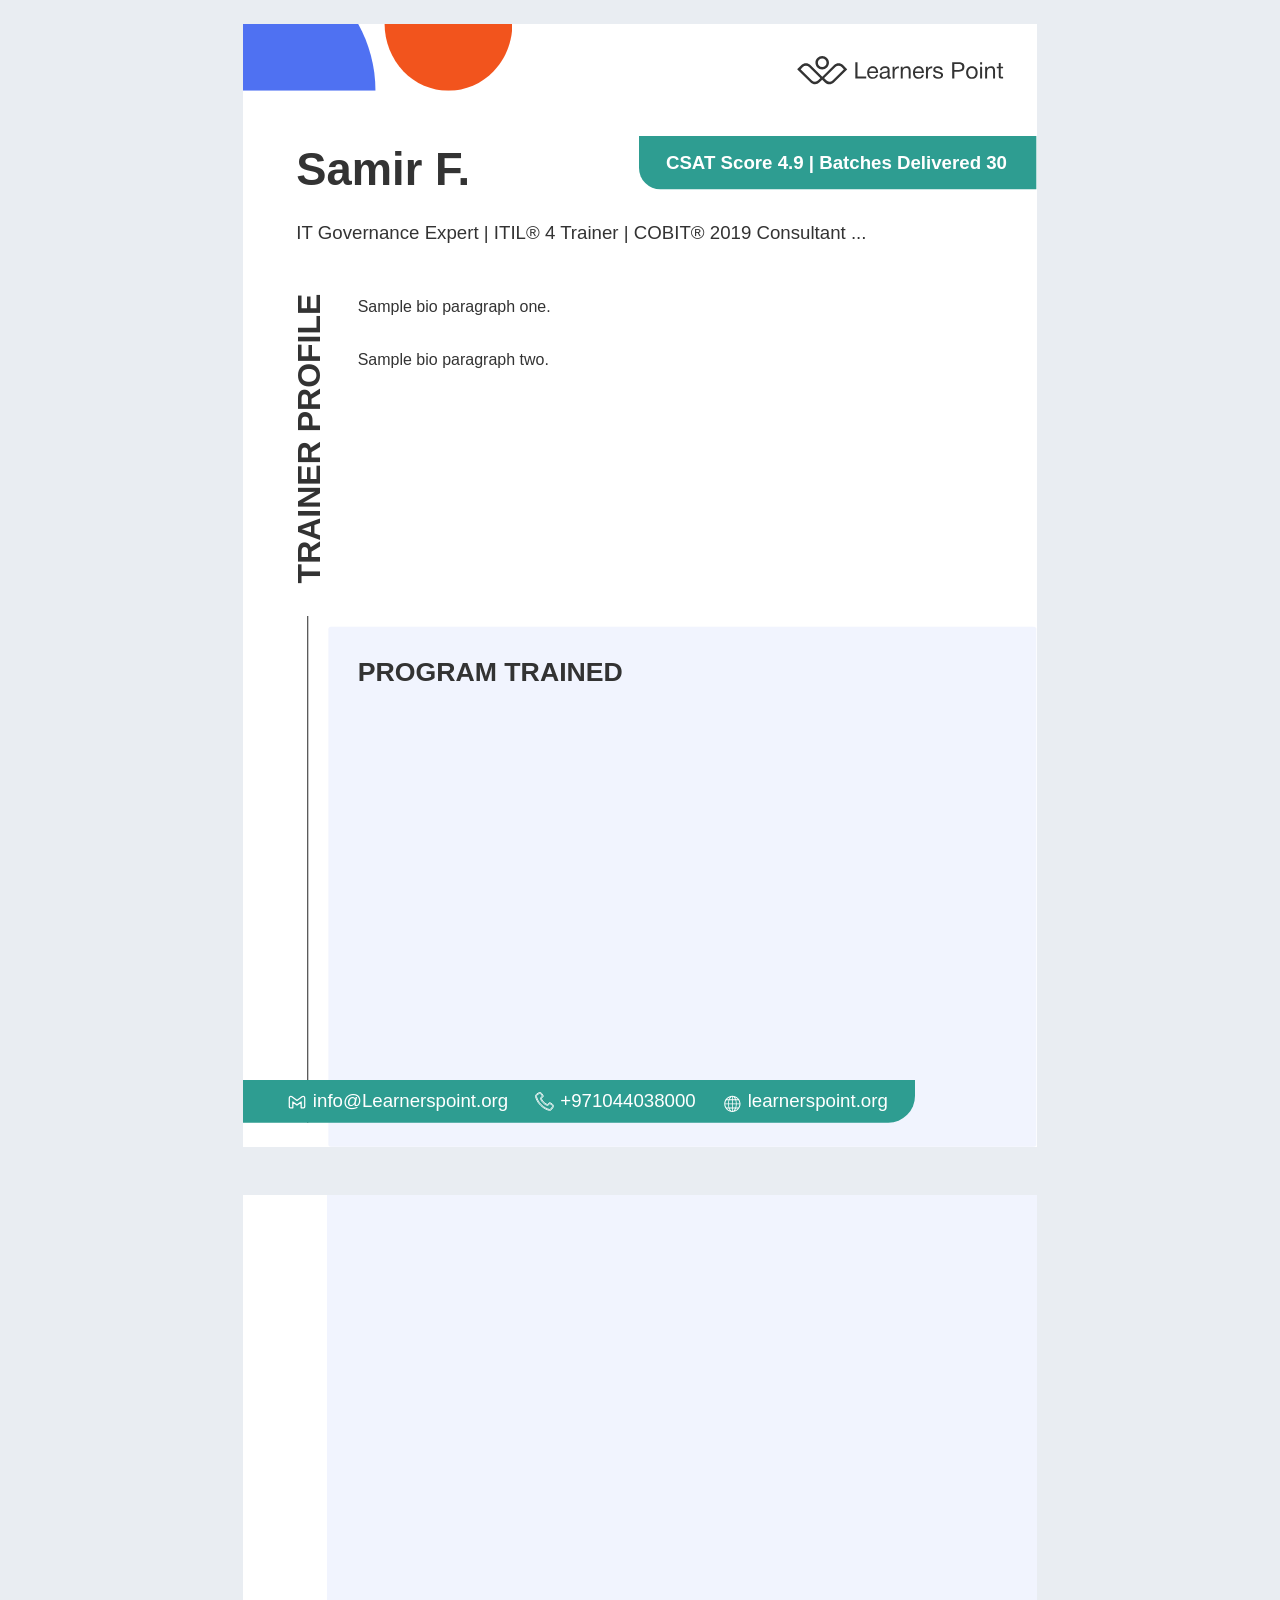
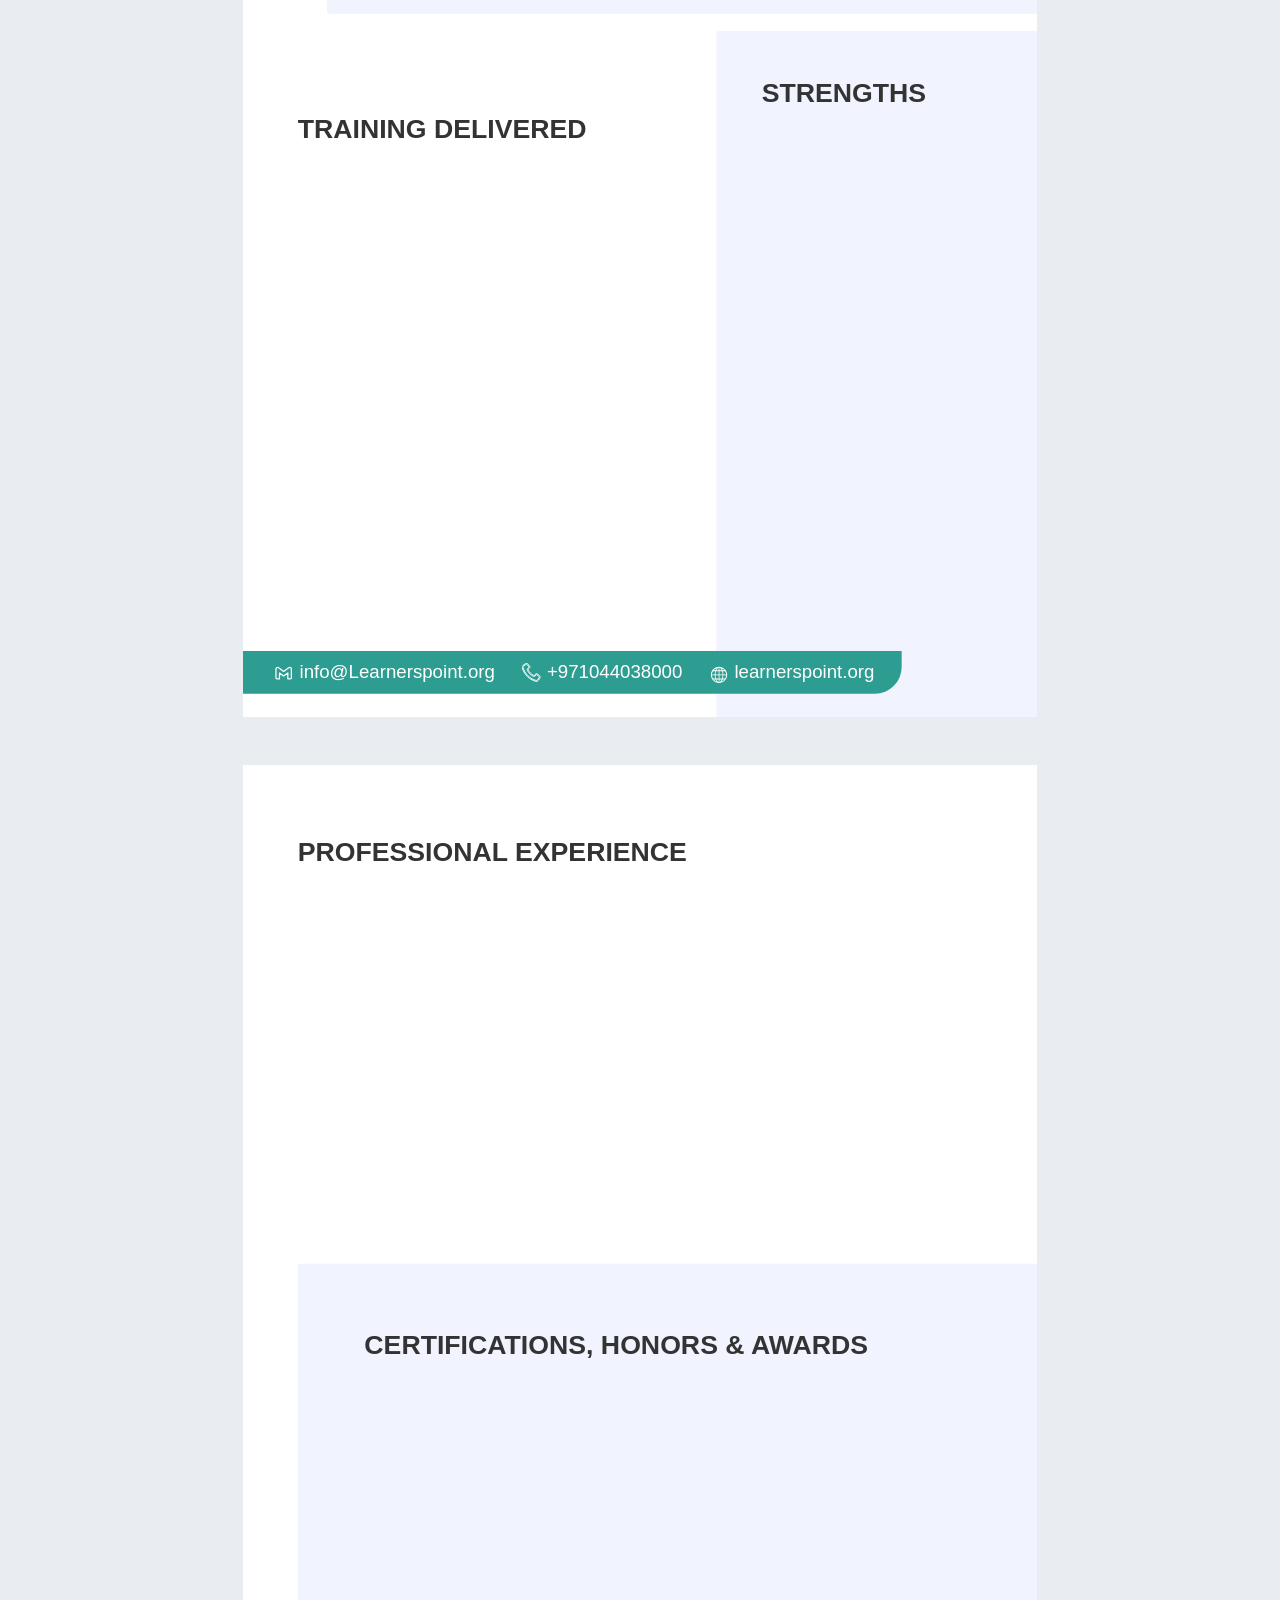
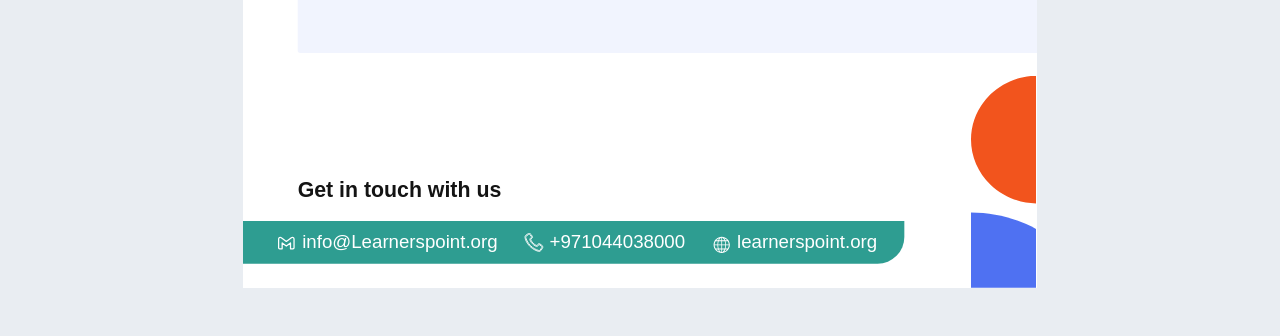
==== index.html @ fbe77749 "Refine prompt behavior and remove frontend/backend ellipsis capping. Strengthen refine instructions " ====
<!DOCTYPE html>
<html lang="en">
<head>
  <meta charset="UTF-8" />
  <title>Trainer CV – Dynamic Full‑Page</title>
  <style>
    /* ══════════════════════════════════════════════════════════
       EXACT STATIC DESIGN – 595×842 px canvas
       All pixel values match the static reference.
    ══════════════════════════════════════════════════════════ */
    * {
      box-sizing: border-box;
    }

    :root {
      /* 210mm x 297mm relative to legacy 595x842 template */
      --a4-scale: 1.3333333333;
    }

    body {
      margin: 0;
      background: #e9edf2;
      font-family: "Helvetica Neue", Helvetica, Arial, sans-serif;
      color: #333;
      display: flex;
      flex-direction: column;
      align-items: center;
      gap: 24px;
      padding: 24px;
      -webkit-font-smoothing: antialiased;
    }

    .page {
      position: relative;
      width: 210mm;
      height: 297mm;
      background: #fff;
      overflow: hidden;
      flex-shrink: 0;
      margin: 0 0 24px 0;
    }

    .canvas {
      position: absolute;
      left: 0;
      top: 0;
      width: 595px;
      height: 842px;
      transform: scale(var(--a4-scale));
      transform-origin: top left;
    }

    /* ── Shared elements ── */
    /* Page 1 only: Learners Point mark — sample match (bold black wordmark + icon, top-right) */
    #page1 .lp-brand {
      position: absolute;
      right: 21px;
      top: 22px;
      display: flex;
      align-items: center;
      gap: 10px;
      z-index: 3;
    }
    #page1 .lp-brand img {
      width: 32px;
      height: 32px;
      flex-shrink: 0;
      display: block;
    }
    #page1 .lp-brand .lp-brand-text {
      font-family: "Helvetica Neue", Helvetica, Arial, sans-serif;
      font-size: 16px;
      font-weight: 700;
      color: #141414;
      letter-spacing: -0.015em;
      line-height: 1.05;
      white-space: nowrap;
    }

    /* CSAT pill — anchor to right edge (595px canvas); old left+width clipped past page */
    .pill {
      position: absolute;
      right: 0;
      left: auto;
      top: 84px;
      width: auto;
      max-width: min(360px, calc(100% - 40px));
      background: #2e9d91;
      color: #fff;
      padding: 11.8px 22px 11.8px 20px;
      border-bottom-left-radius: 16px;
      font-size: 14px;
      font-weight: 700;
      white-space: nowrap;
      z-index: 2;
    }

    .small-dot {
      position: absolute;
      width: 205px;
      height: 103px;
      left: -3px;
      top: -53px;
    }

    .light {
      background: rgba(79, 113, 242, 0.08);
      border-radius: 2px;
      position: absolute;
    }

    .footer {
      position: absolute;
      left: -30px;
      bottom: 18px;
      width: 534px;
      background: #2e9d91;
      border-bottom-right-radius: 20px;
      color: #fff;
      font-size: 14px;
      font-weight: 500;
      padding: 8px 10px 8px 53px;
      display: flex;
      justify-content: center;
      gap: 20px;
      align-items: center;
      line-height: 14px;
      z-index: 6;
    }

    .footer img {
      width: 15px;
      height: 15px;
      vertical-align: middle;
      margin-right: 4px;
    }

    /* Fixed A4 canvas (842pt tall); lists must not run under the footer bar */
    .p1-programs-clip { max-height: 308px; overflow: hidden; }
    .p2-programs-clip { max-height: 250px; overflow: hidden; }
    .p2-training-clip { max-height: 400px; overflow: hidden; }
    .p2-strengths-clip { max-height: 428px; overflow: hidden; }
    .p3-experience-clip { max-height: 308px; overflow: hidden; }
    .p3-awards-clip { max-height: 252px; overflow: hidden; }

    h1, h2, p { margin: 0; }

    ul { margin: 0; padding-left: 18px; }

    .title {
      font-weight: 700;
      font-size: 20px;
      line-height: 33.75px;
    }

    .text12 { font-size: 12px; line-height: 19px; }
    .text14 { font-size: 14px; line-height: 18px; }

    /* ── Print: transform canvas to real A4 size ── */
    @media print {
      @page {
        size: A4 portrait;
        margin: 0;
      }
      body {
        background: white;
        padding: 0;
        gap: 0;
      }
      .page {
        box-shadow: none;
        margin: 0 !important;
        page-break-after: always;
        break-after: page;
        width: 210mm !important;
        height: 297mm !important;
      }
      .canvas {
        transform: scale(var(--a4-scale)) !important;
        transform-origin: top left !important;
      }
      .page:last-child {
        page-break-after: auto;
        break-after: auto;
      }
    }
  </style>
</head>
<body>
  <!-- Set data-ready=1 only after job JSON is applied (Playwright PDF waits on this; avoids racing static template). -->
  <span id="cv-profile-loaded" data-ready="0" aria-hidden="true" style="position:absolute;width:0;height:0;overflow:hidden"></span>
  <!-- ═══════ PAGE 1 ═══════ -->
  <section class="page" id="page1">
    <div class="canvas">
    <img class="small-dot" src="./images/2.svg" alt="" />

    <img src="./images/Learnerspoint.svg" alt="Learners Point"
         style="position:absolute;left:408.13px;top:24px;width:165.71px;height:22.19px;" />

    <div class="pill">
      CSAT Score <span id="cv-csat-score-val">4.9</span> | Batches Delivered <span id="cv-batches-val">30</span>
    </div>

    <h1 id="cv-p1-name" style="position:absolute;left:40px;top:90px;font-size:34px;font-weight:700;">
      Samir F.
    </h1>

    <p id="cv-p1-tagline" class="text14"
       style="position:absolute;left:40px;top:147px;width:481px;font-weight:500;">
      IT Governance Expert | ITIL® 4 Trainer | COBIT® 2019 Consultant ...
    </p>

    <div id="cv-bio-box"
         style="position:absolute;left:86px;top:203px;width:467px;height:233px;display:flex;flex-direction:column;gap:21px;"
         class="text12">
      <p id="cv-bio-1">Sample bio paragraph one.</p>
      <p id="cv-bio-2">Sample bio paragraph two.</p>
    </div>

    <div style="position:absolute;left:41px;top:203px;height:216px;width:17px;display:flex;align-items:center;justify-content:center;">
      <div style="transform:rotate(-90deg);color:#333;font-family:'Helvetica Neue',Helvetica,Arial,sans-serif;font-size:24px;font-style:normal;font-weight:700;line-height:33.754px;white-space:nowrap;">
        TRAINER PROFILE
      </div>
    </div>

    <div style="position:absolute;left:48px;top:444px;width:1px;height:380px;background:#333;opacity:.8;"></div>

    <div class="light" style="left:64px;top:452px;width:531px;height:390px;"></div>

    <div id="cv-p1-programs-box" class="p1-programs-clip" style="position:absolute;left:86px;top:470px;width:387px;">
      <h2 class="title">PROGRAM TRAINED</h2>
      <ul id="cv-p1-programs-ul" class="text12"
          style="margin-top:8px;display:grid;gap:2px;line-height:17px;">
        <!-- filled dynamically -->
      </ul>
    </div>

    <div class="footer">
      <span><img src="./images/gmail.svg" alt="" />info@Learnerspoint.org</span>
      <span><img src="./images/phone.svg" alt="" />+971044038000</span>
      <span><img src="./images/explorer.svg" alt="" />learnerspoint.org</span>
    </div>
    </div>
  </section>

  <!-- ═══════ PAGE 2 ═══════ -->
  <section class="page" id="page2">
    <div class="canvas">
    <div class="light" style="left:63px;top:-21px;width:542px;height:335px;"></div>

    <div id="cv-p2-programs-box" class="p2-programs-clip" style="position:absolute;left:89px;top:48px;width:366px;">
      <ul id="cv-p2-programs-ul" class="text12"
          style="display:grid;gap:2px;line-height:17px;">
        <!-- filled dynamically -->
      </ul>
    </div>

    <div class="light" style="left:355px;top:327px;width:255px;height:515px;"></div>

    <div id="cv-p2-training-box" class="p2-training-clip" style="position:absolute;left:41px;top:384px;width:232px;">
      <h2 class="title">TRAINING DELIVERED</h2>
      <ul id="cv-p2-training-ul" class="text12"
          style="display:grid;gap:4px;margin-top:10px;">
        <!-- filled dynamically -->
      </ul>
    </div>

    <div id="cv-p2-strengths-box" class="p2-strengths-clip" style="position:absolute;left:389px;top:357px;width:177px;">
      <h2 class="title">STRENGTHS</h2>
      <ul id="cv-p2-strengths-ul" class="text12"
          style="display:grid;gap:4px;margin-top:8px;">
        <!-- filled dynamically -->
      </ul>
    </div>

    <div class="footer" style="left:-40px;">
      <span><img src="./images/email.svg" alt="" />info@Learnerspoint.org</span>
      <span><img src="./images/phone.svg" alt="" />+971044038000</span>
      <span><img src="./images/explore.svg" alt="" />learnerspoint.org</span>
    </div>
    </div>
  </section>

  <!-- ═══════ PAGE 3 ═══════ -->
  <section class="page" id="page3">
    <div class="canvas">
    <div id="cv-p3-experience-box" class="p3-experience-clip" style="position:absolute;left:41px;top:49px;width:488px;">
      <h2 class="title">PROFESSIONAL EXPERIENCE</h2>
      <ul id="cv-p3-experience-ul" class="text12"
          style="display:grid;gap:2px;margin-top:8px;line-height:15px;">
        <!-- filled dynamically -->
      </ul>
    </div>

    <div class="light" style="left:41px;top:374px;width:568px;height:292px;"></div>

    <div id="cv-p3-awards-box" class="p3-awards-clip" style="position:absolute;left:91px;top:419px;width:446px;">
      <h2 class="title">CERTIFICATIONS, HONORS & AWARDS</h2>
      <ul id="cv-p3-awards-ul" class="text12"
          style="font-style:italic;display:grid;gap:8px;margin-top:10px;line-height:14px;">
        <!-- filled dynamically -->
      </ul>
    </div>

    <p style="position:absolute;left:41px;top:765px;font-size:34px;font-weight:700;line-height:14px;
              transform:scale(.47);transform-origin:left top;color:#141414;">
      Get in touch with us
    </p>

    <div class="footer" style="left:-38px;">
      <span><img src="./images/gmail.svg" alt="" />info@Learnerspoint.org</span>
      <span><img src="./images/phone.svg" alt="" />+971044038000</span>
      <span><img src="./images/explorer.svg" alt="" />learnerspoint.org</span>
    </div>

    <img src="./images/3.svg" alt=""
         style="position:absolute;left:546px;top:683px;width:49px;height:159px;" />
    </div>
  </section>

  <script>
    (() => {
      'use strict';

      const qp = name => new URLSearchParams(window.location.search).get(name) || '';
      const esc   = v => String(v ?? '').replace(/&/g,'&amp;').replace(/</g,'&lt;').replace(/>/g,'&gt;').replace(/"/g,'&quot;');
      const clean = v => String(v ?? '').replace(/\s+/g,' ').trim();
      const uniq  = arr => Array.from(new Set((arr || []).map(x => String(x || '').trim()).filter(Boolean)));
      const topItems = (arr, n) => uniq(arr).slice(0, n);

      /** Keep brochure columns within print-safe line lengths (matches backend caps). */
      const clampLine = (s, maxLen) => {
        const t = clean(s);
        if (!t) return '';
        if (t.length <= maxLen) return t;
        return `${t.slice(0, maxLen - 1).trimEnd()}…`;
      };

      const setText = (id, val) => {
        const el = document.getElementById(id);
        if (el) el.textContent = val || '';
      };

      const setList = (id, items) => {
        const el = document.getElementById(id);
        if (!el) return;
        el.innerHTML = items.map(v => `<li>${esc(v)}</li>`).join('');
      };

      const splitBio = text => {
        const paras = String(text || '').split(/\n{2,}/).map(clean).filter(Boolean);
        if (paras.length >= 2) return [paras[0], paras[1]];
        return [clean(text), ''];
      };

      const formatExperience = (line) => {
        let t = clean(line);
        if (!t) return '';
        // Match sample style: "Title - Organization", remove trailing date chunks.
        t = t.replace(/\s*\([^)]*(?:\d{4}|present|current)[^)]*\)\s*$/gi, '');
        t = t.replace(/\s*\|\s*/g, ' - ');
        t = t.replace(/\s{2,}/g, ' ').trim();
        return t;
      };

      const removeLastUntilFit = (listId, boxId) => {
        const list = document.getElementById(listId);
        const box  = document.getElementById(boxId);
        if (!list || !box) return;
        while (list.children.length && box.scrollHeight > box.clientHeight) {
          list.removeChild(list.lastElementChild);
        }
      };

      const distributeProgramsAcrossPages = (programs) => {
        setList('cv-p1-programs-ul', programs.slice(0, 14));
        setList('cv-p2-programs-ul', programs.slice(14));
      };

      const runOverflowCleaner = () => {
        removeLastUntilFit('cv-p1-programs-ul', 'cv-p1-programs-box');
        removeLastUntilFit('cv-p2-programs-ul', 'cv-p2-programs-box');
        removeLastUntilFit('cv-p2-training-ul', 'cv-p2-training-box');
        removeLastUntilFit('cv-p2-strengths-ul', 'cv-p2-strengths-box');
        removeLastUntilFit('cv-p3-experience-ul', 'cv-p3-experience-box');
        removeLastUntilFit('cv-p3-awards-ul', 'cv-p3-awards-box');
      };

      const applyProfile = (profile) => {
        const p = profile || {};

        setText('cv-p1-name', clean(p.trainer_display_name) || 'This Trainer');
        setText('cv-p1-tagline', uniq(p.professional_titles).join(' | '));

        setText('cv-csat-score-val',
          Number.isFinite(+p.csat_score) ? (+p.csat_score).toFixed(1) : '4.8');
        setText('cv-batches-val',
          Number.isFinite(+p.batches_delivered) ? String(Math.round(+p.batches_delivered)) : '15');

        const [bio1, bio2] = splitBio(p.profile || '');
        setText('cv-bio-1', bio1);
        setText('cv-bio-2', bio2);

        const programs = topItems(p.programs_trained, 24).map((x) => clampLine(x, 72));
        distributeProgramsAcrossPages(programs);

        setList(
          'cv-p2-training-ul',
          topItems(p.training_delivered, 14).map((x) => clean(x)),
        );

        const skills = p.key_skills?.length ? p.key_skills : p.core_competencies;
        setList(
          'cv-p2-strengths-ul',
          topItems(skills, 11).map((x) => clampLine(x, 50)),
        );

        setList(
          'cv-p3-experience-ul',
          (p.professional_experience || [])
            .map(formatExperience)
            .filter(Boolean)
            .map((x) => clampLine(x, 96)),
        );

        const awards = [
          ...(p.certificates || []),
          ...(p.awards_and_recognitions || [])
        ].filter(x => !/\b(master|bachelor|ph\.?d|doctorate|diploma|b\.?sc|m\.?sc|mba)\b/i.test(x));
        setList('cv-p3-awards-ul', topItems(awards, 6).map((x) => clean(x)));

        runOverflowCleaner();
        setTimeout(runOverflowCleaner, 150);
        setTimeout(runOverflowCleaner, 400);
      };

      const loadJob = async () => {
        const jobRef = qp('job').trim();
        if (!jobRef) return;
        const apiBase = (qp('api_base') || window.location.origin).replace(/\/$/, '');
        const apiKey = qp('api_key').trim();
        const headers = {};
        if (apiKey) headers['X-API-Key'] = apiKey;
        try {
          const res = await fetch(`${apiBase}/api/v1/profiles/${encodeURIComponent(jobRef)}`, { headers });
          if (!res.ok) throw new Error(`HTTP ${res.status}`);
          const data = await res.json();
          if (!data?.generated_profile) throw new Error('generated_profile missing');
          applyProfile(data.generated_profile);
          const ready = document.getElementById('cv-profile-loaded');
          if (ready) ready.setAttribute('data-ready', '1');
          console.info('[trainer-profile] loaded');
        } catch (err) {
          console.error('[trainer-profile] load failed', err);
        }
      };

      const autoprint = () => {
        if (qp('autoprint') === '1') {
          requestAnimationFrame(() => requestAnimationFrame(() => window.print()));
        }
      };

      window.__applyTrainerProfile = applyProfile;

      document.addEventListener('DOMContentLoaded', () => {
        // Headless PDF: Playwright fetches job JSON with X-API-Key and calls __applyTrainerProfile (no in-page fetch/CORS).
        if (String(qp('pdf_server_apply') || '').trim() === '1') return;
        loadJob().then(autoprint);
      });
    })();
  </script>
</body>
</html>
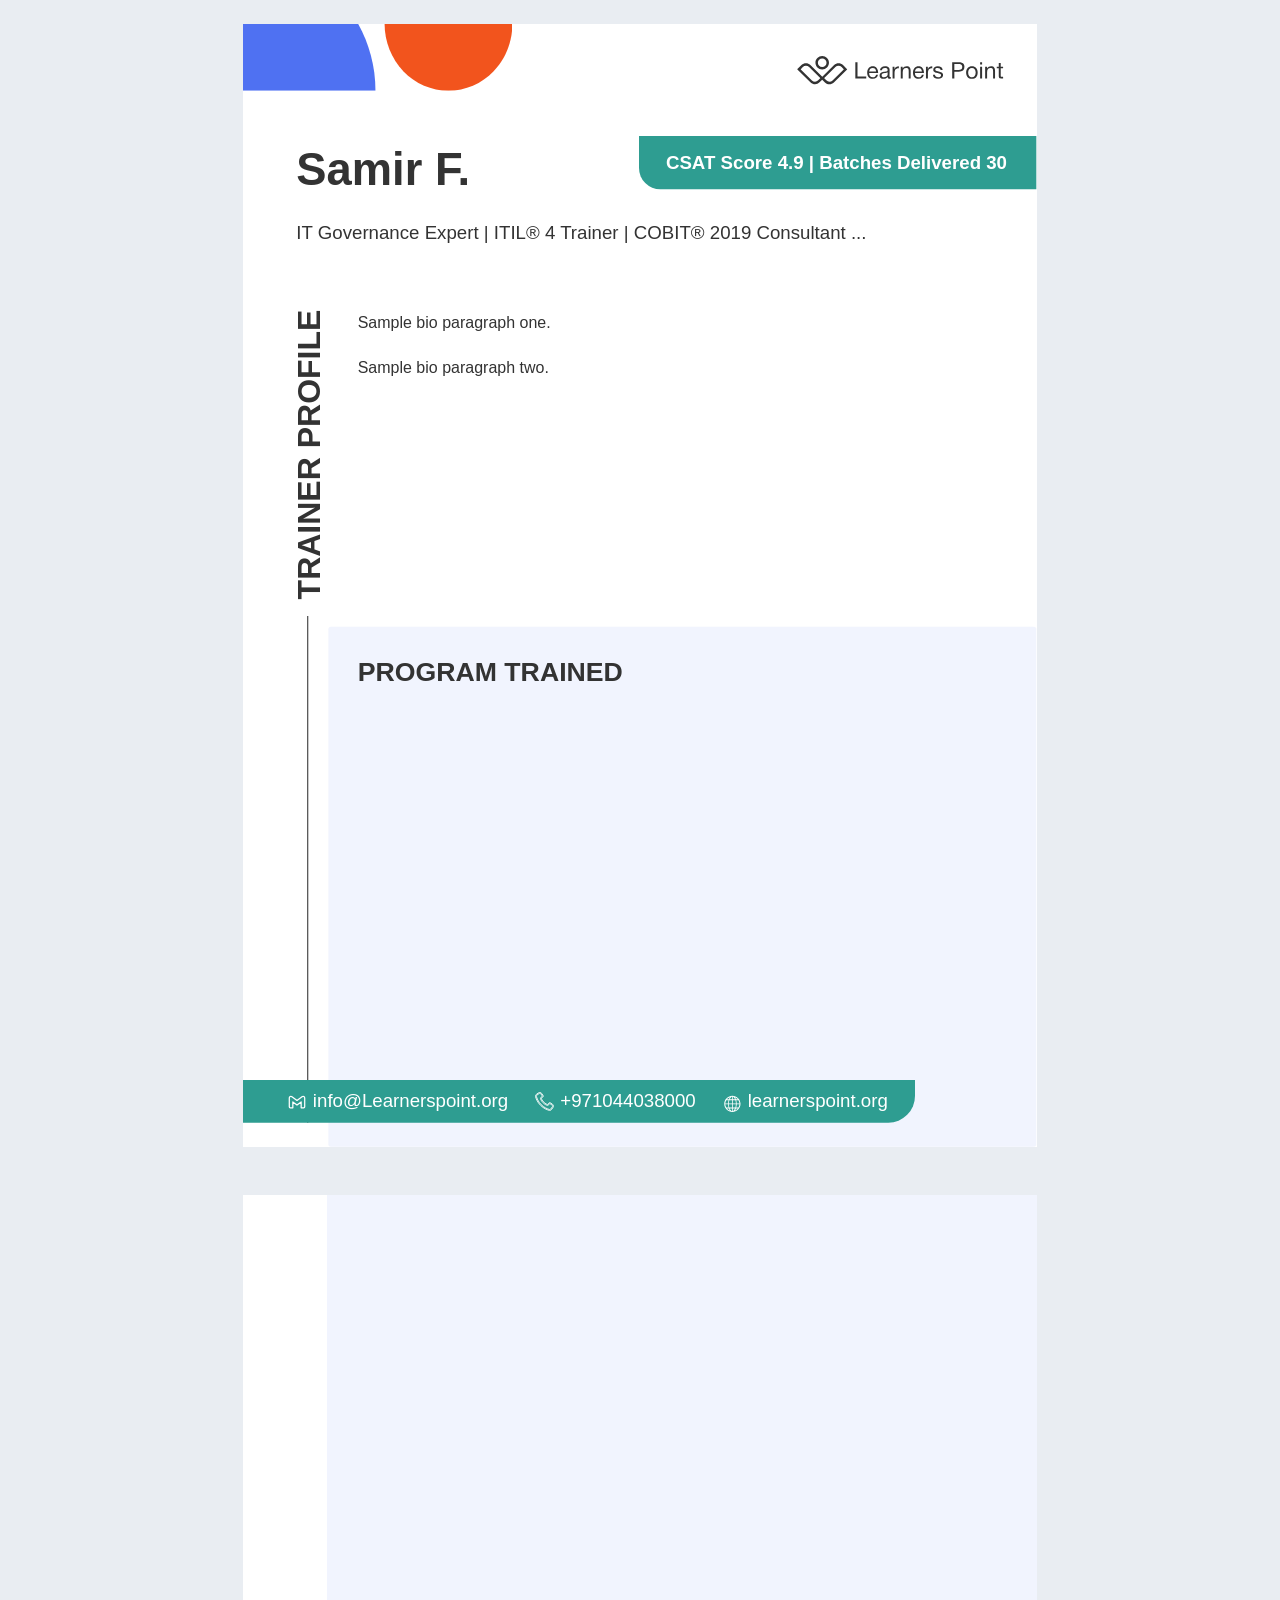
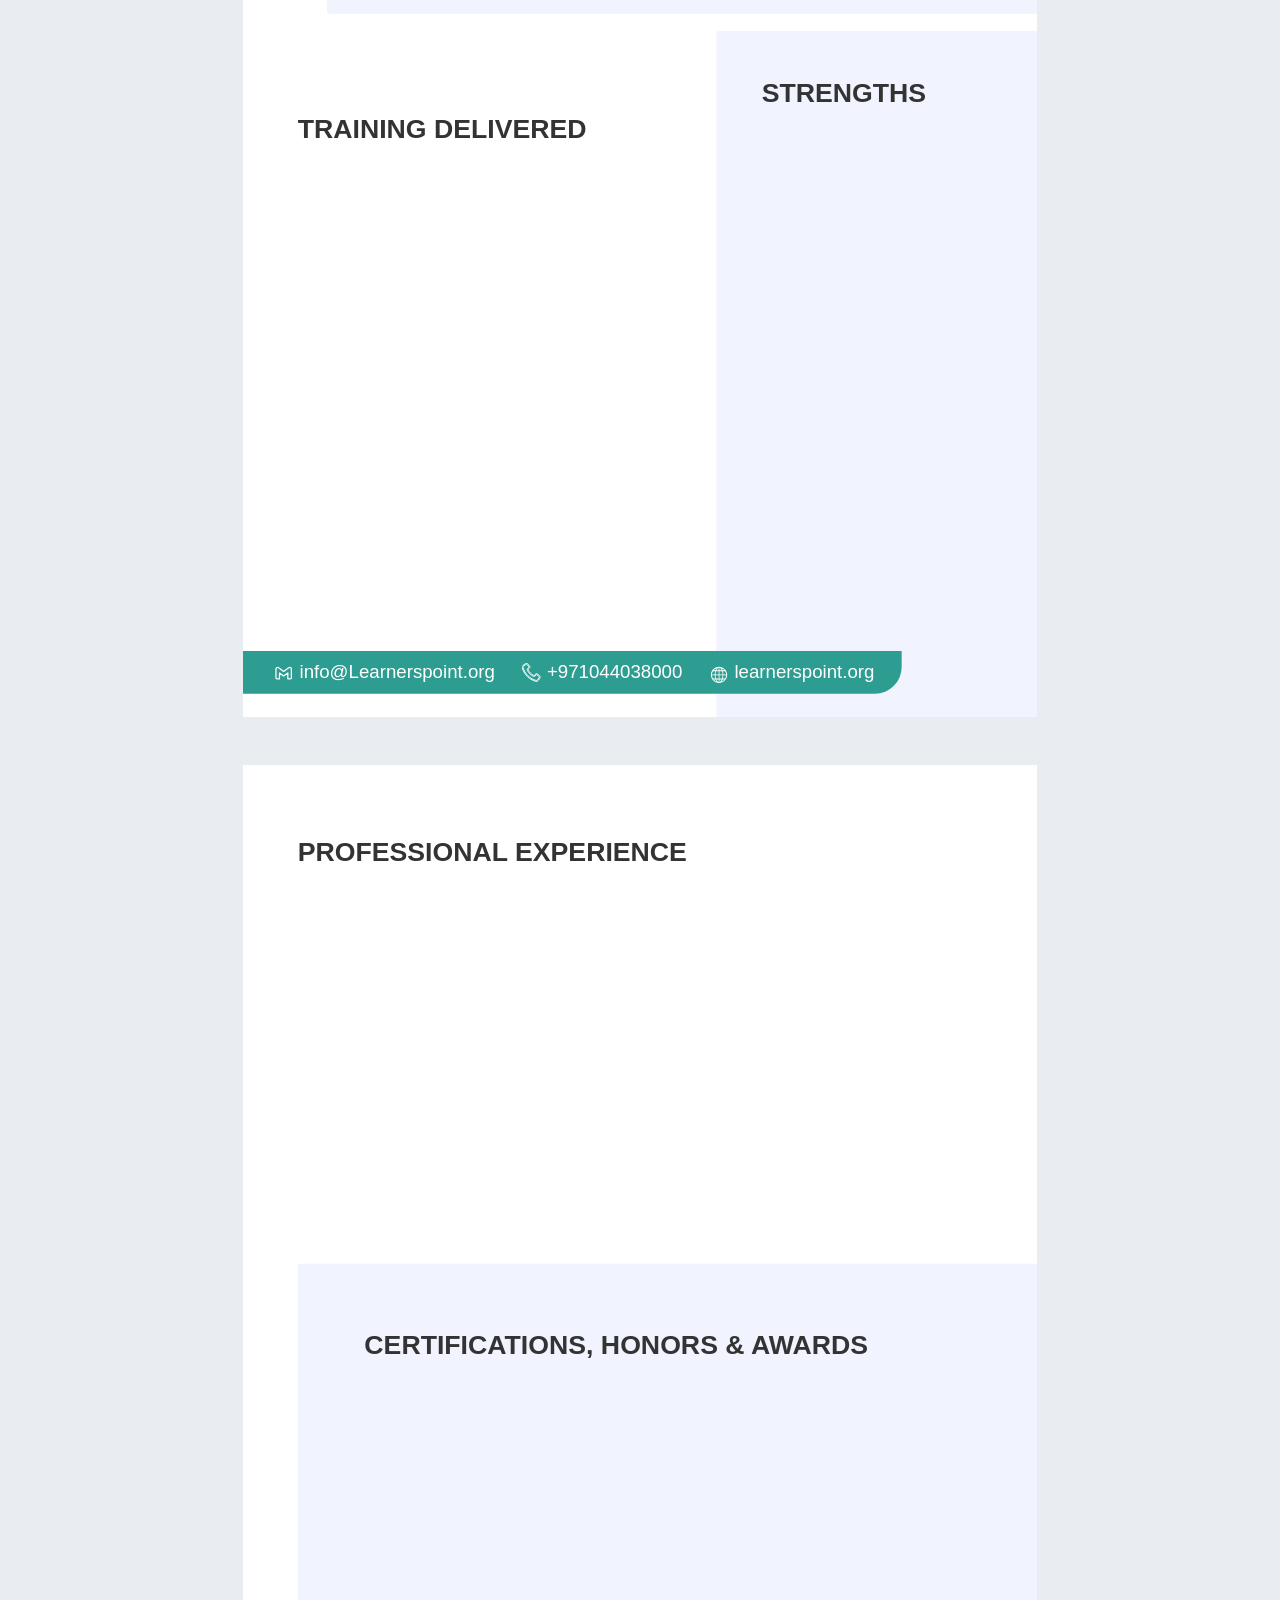
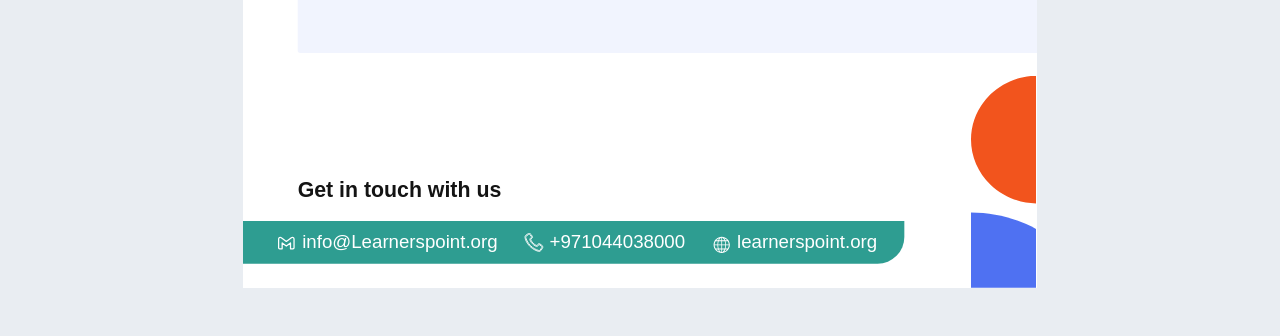
==== commit 8bee7d31: "Adjust page 1 bio box vertical alignment Shift the bio container and the rotated 'TRAINER PROFILE' l" ====
--- a/index.html
+++ b/index.html
@@ -211,13 +211,13 @@
     </p>
 
     <div id="cv-bio-box"
-         style="position:absolute;left:86px;top:203px;width:467px;height:233px;display:flex;flex-direction:column;gap:21px;"
+         style="position:absolute;left:86px;top:215px;width:467px;height:233px;display:flex;flex-direction:column;gap:15px;"
          class="text12">
       <p id="cv-bio-1">Sample bio paragraph one.</p>
       <p id="cv-bio-2">Sample bio paragraph two.</p>
     </div>
 
-    <div style="position:absolute;left:41px;top:203px;height:216px;width:17px;display:flex;align-items:center;justify-content:center;">
+    <div style="position:absolute;left:41px;top:215px;height:216px;width:17px;display:flex;align-items:center;justify-content:center;">
       <div style="transform:rotate(-90deg);color:#333;font-family:'Helvetica Neue',Helvetica,Arial,sans-serif;font-size:24px;font-style:normal;font-weight:700;line-height:33.754px;white-space:nowrap;">
         TRAINER PROFILE
       </div>
@@ -420,7 +420,7 @@
           (p.professional_experience || [])
             .map(formatExperience)
             .filter(Boolean)
-            .map((x) => clampLine(x, 96)),
+            .map((x) => clean(x)),
         );
 
         const awards = [
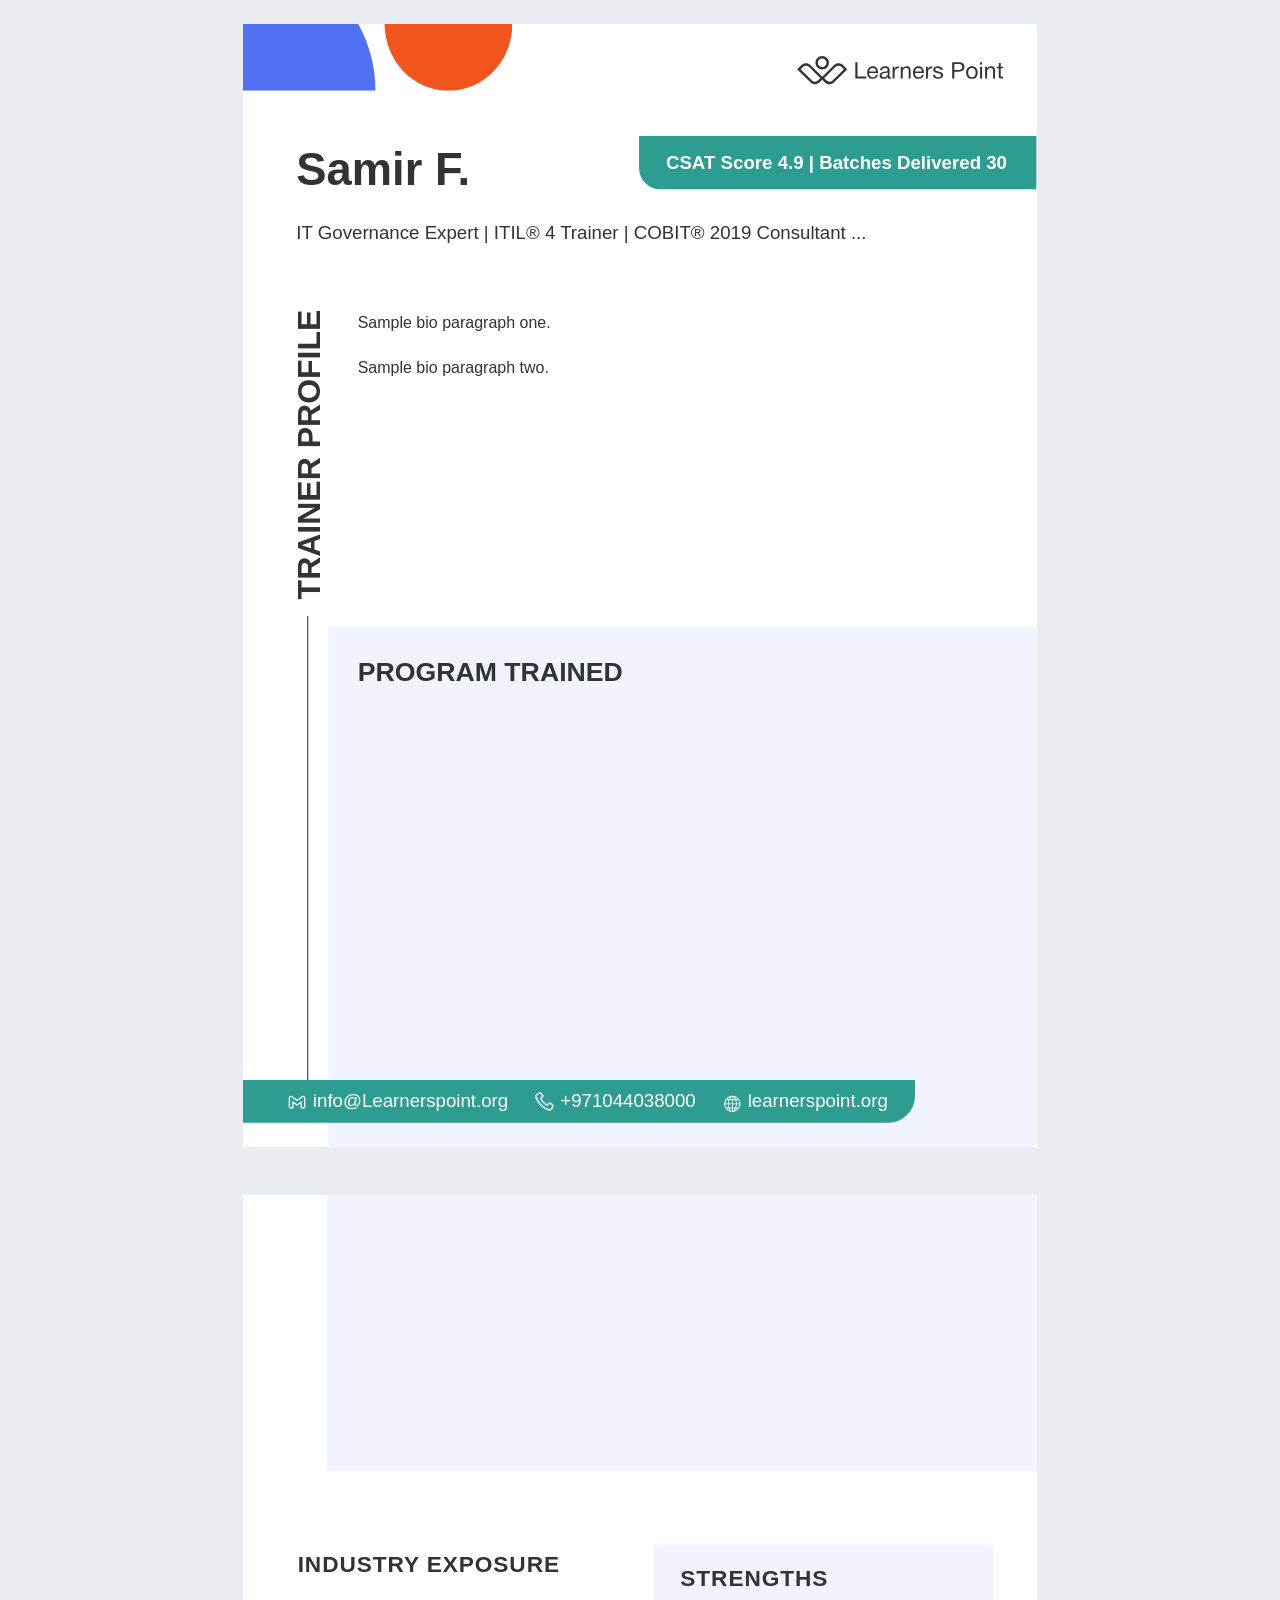
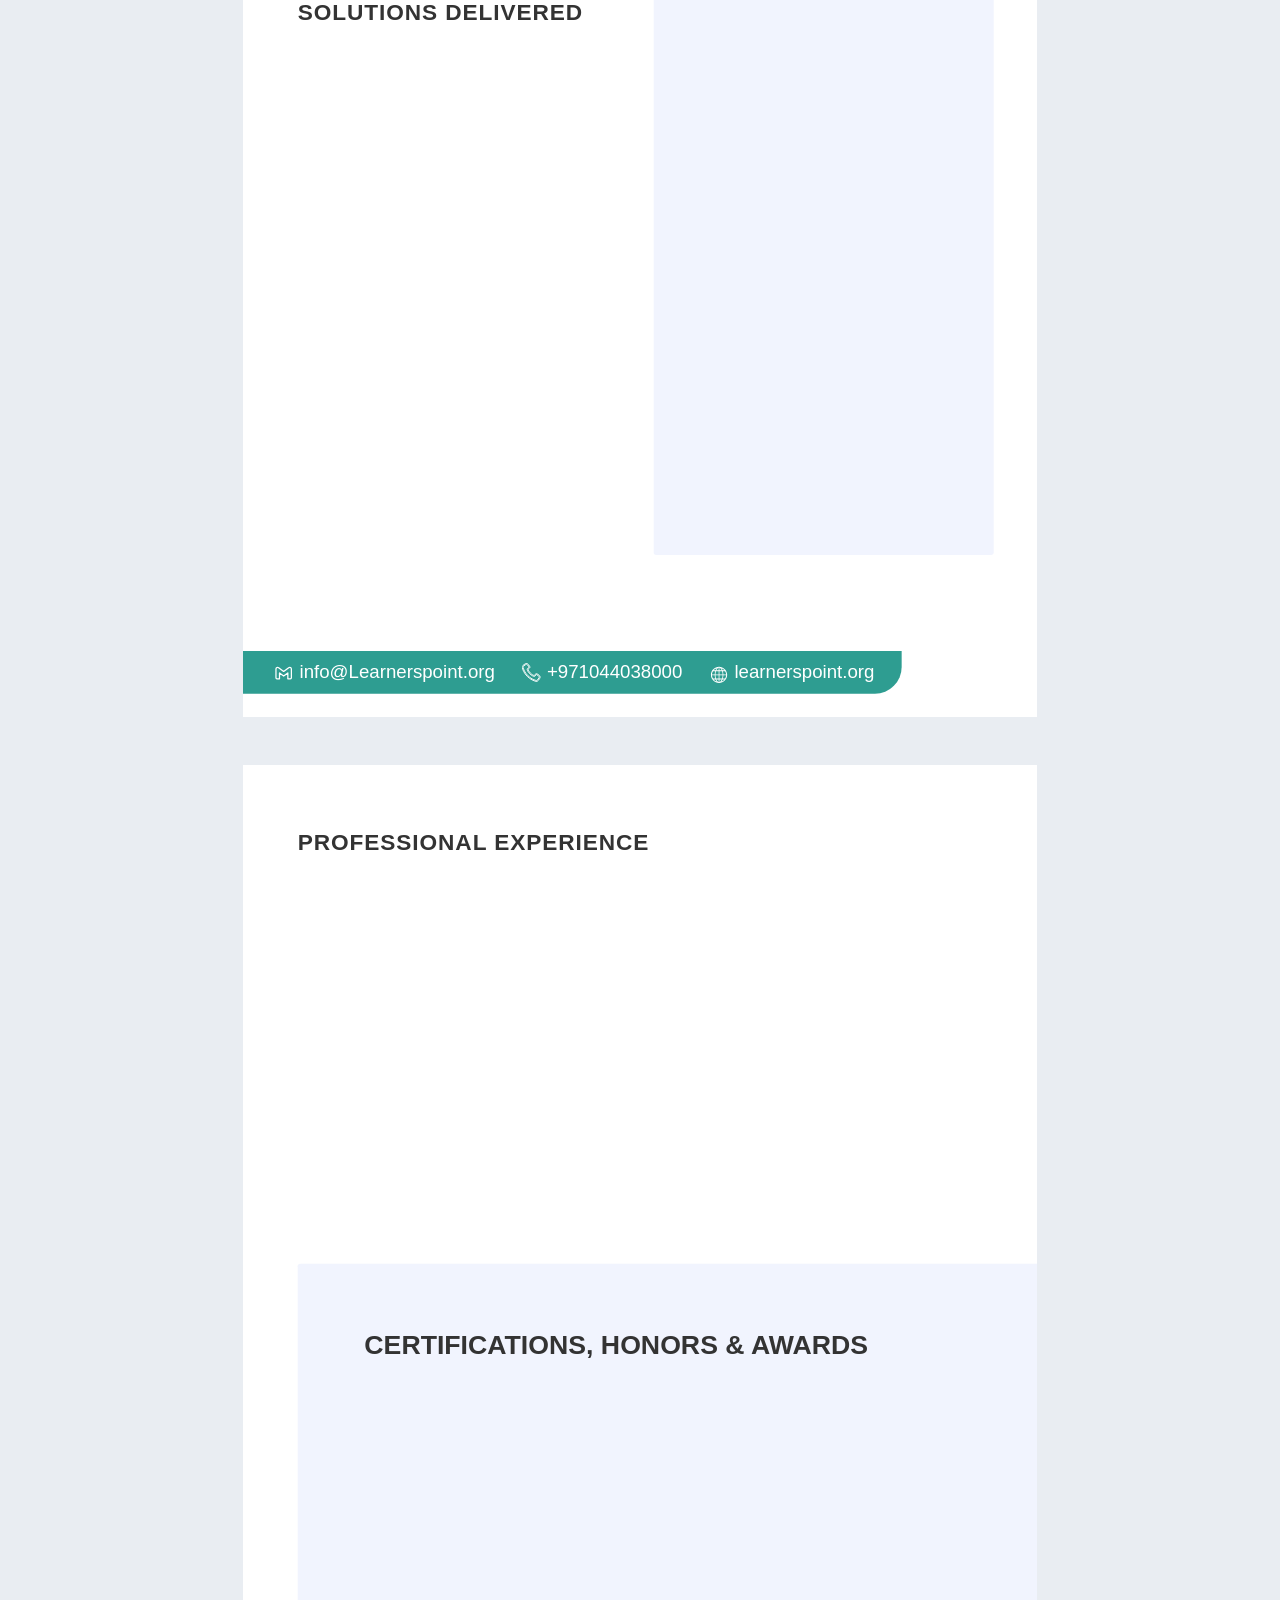
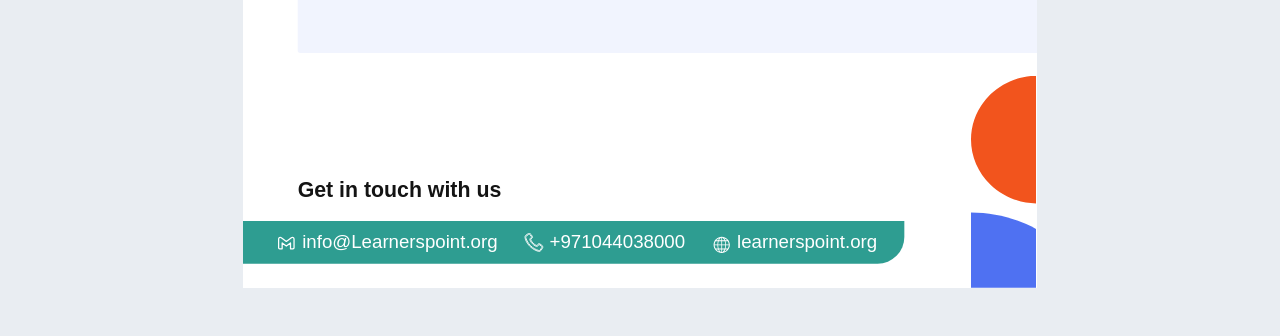
==== commit d4abdc6a: "Brochure: industry/solutions prompts, structured professional experience, page 2 layout Adds profess" ====
--- a/index.html
+++ b/index.html
@@ -137,11 +137,37 @@
 
     /* Fixed A4 canvas (842pt tall); lists must not run under the footer bar */
     .p1-programs-clip { max-height: 308px; overflow: hidden; }
-    .p2-programs-clip { max-height: 250px; overflow: hidden; }
-    .p2-training-clip { max-height: 400px; overflow: hidden; }
-    .p2-strengths-clip { max-height: 428px; overflow: hidden; }
-    .p3-experience-clip { max-height: 308px; overflow: hidden; }
+    /* Page 2: programs band, then left (industry + solutions) + right (strengths) */
+    .p2-programs-clip { max-height: 210px; overflow: hidden; }
+    .p2-industry-clip { max-height: 130px; overflow: hidden; }
+    .p2-solutions-clip { max-height: 210px; overflow: hidden; }
+    .p2-strengths-clip { max-height: 360px; overflow: hidden; }
+    .p3-experience-clip { max-height: 318px; overflow: hidden; }
     .p3-awards-clip { max-height: 252px; overflow: hidden; }
+
+    /* Page 3 — structured professional experience (title + 2 bullets per block) */
+    #cv-p3-experience-root { margin-top: 6px; }
+    .cv-exp-block { margin-bottom: 10px; }
+    .cv-exp-block:last-child { margin-bottom: 0; }
+    .cv-exp-title {
+      font-weight: 700;
+      font-size: 12.5px;
+      line-height: 1.32;
+      color: #141414;
+      margin-bottom: 4px;
+    }
+    .cv-exp-bullets {
+      margin: 0;
+      padding-left: 16px;
+      list-style-type: disc;
+    }
+    .cv-exp-bullets li {
+      font-size: 11.5px;
+      line-height: 1.45;
+      margin-bottom: 3px;
+      color: #333;
+    }
+    .cv-exp-bullets li:last-child { margin-bottom: 0; }
 
     h1, h2, p { margin: 0; }
 
@@ -151,6 +177,14 @@
       font-weight: 700;
       font-size: 20px;
       line-height: 33.75px;
+    }
+
+    /* Page 2 section headings — compact caps to match brochure reference */
+    .title.title--caps {
+      font-size: 17px;
+      line-height: 1.2;
+      letter-spacing: 0.04em;
+      text-transform: uppercase;
     }
 
     .text12 { font-size: 12px; line-height: 19px; }
@@ -246,29 +280,41 @@
   <!-- ═══════ PAGE 2 ═══════ -->
   <section class="page" id="page2">
     <div class="canvas">
-    <div class="light" style="left:63px;top:-21px;width:542px;height:335px;"></div>
-
-    <div id="cv-p2-programs-box" class="p2-programs-clip" style="position:absolute;left:89px;top:48px;width:366px;">
+    <!-- Tint behind continuation of PROGRAM TRAINED -->
+    <div class="light" style="left:63px;top:-21px;width:542px;height:228px;"></div>
+
+    <div id="cv-p2-programs-box" class="p2-programs-clip" style="position:absolute;left:89px;top:48px;width:500px;">
       <ul id="cv-p2-programs-ul" class="text12"
           style="display:grid;gap:2px;line-height:17px;">
         <!-- filled dynamically -->
       </ul>
     </div>
 
-    <div class="light" style="left:355px;top:327px;width:255px;height:515px;"></div>
-
-    <div id="cv-p2-training-box" class="p2-training-clip" style="position:absolute;left:41px;top:384px;width:232px;">
-      <h2 class="title">TRAINING DELIVERED</h2>
-      <ul id="cv-p2-training-ul" class="text12"
-          style="display:grid;gap:4px;margin-top:10px;">
-        <!-- filled dynamically -->
-      </ul>
-    </div>
-
-    <div id="cv-p2-strengths-box" class="p2-strengths-clip" style="position:absolute;left:389px;top:357px;width:177px;">
-      <h2 class="title">STRENGTHS</h2>
+    <!-- Right column tint (lavender) behind STRENGTHS — aligns with reference layout -->
+    <div class="light" style="left:308px;top:262px;width:255px;height:458px;"></div>
+
+    <!-- Left column: INDUSTRY EXPOSURE + SOLUTIONS DELIVERED (white page background) -->
+    <div id="cv-p2-left-column" style="position:absolute;left:41px;top:268px;width:262px;">
+      <div id="cv-p2-industry-box" class="p2-industry-clip">
+        <h2 class="title title--caps">INDUSTRY EXPOSURE</h2>
+        <ul id="cv-p2-industry-ul" class="text12"
+            style="margin-top:6px;display:grid;gap:3px;line-height:16px;padding-left:16px;">
+          <!-- filled dynamically -->
+        </ul>
+      </div>
+      <div id="cv-p2-solutions-box" class="p2-solutions-clip" style="margin-top:10px;">
+        <h2 class="title title--caps">SOLUTIONS DELIVERED</h2>
+        <ul id="cv-p2-solutions-ul" class="text12"
+            style="margin-top:6px;display:grid;gap:3px;line-height:16px;padding-left:16px;">
+          <!-- filled dynamically -->
+        </ul>
+      </div>
+    </div>
+
+    <div id="cv-p2-strengths-box" class="p2-strengths-clip" style="position:absolute;left:328px;top:278px;width:190px;">
+      <h2 class="title title--caps">STRENGTHS</h2>
       <ul id="cv-p2-strengths-ul" class="text12"
-          style="display:grid;gap:4px;margin-top:8px;">
+          style="display:grid;gap:4px;margin-top:8px;padding-left:16px;">
         <!-- filled dynamically -->
       </ul>
     </div>
@@ -285,11 +331,8 @@
   <section class="page" id="page3">
     <div class="canvas">
     <div id="cv-p3-experience-box" class="p3-experience-clip" style="position:absolute;left:41px;top:49px;width:488px;">
-      <h2 class="title">PROFESSIONAL EXPERIENCE</h2>
-      <ul id="cv-p3-experience-ul" class="text12"
-          style="display:grid;gap:2px;margin-top:8px;line-height:15px;">
-        <!-- filled dynamically -->
-      </ul>
+      <h2 class="title title--caps">PROFESSIONAL EXPERIENCE</h2>
+      <div id="cv-p3-experience-root" class="text12"></div>
     </div>
 
     <div class="light" style="left:41px;top:374px;width:568px;height:292px;"></div>
@@ -363,6 +406,25 @@
         return t;
       };
 
+      const removeExperienceOverflow = () => {
+        const root = document.getElementById('cv-p3-experience-root');
+        const box = document.getElementById('cv-p3-experience-box');
+        if (!root || !box) return;
+        while (box.scrollHeight > box.clientHeight && root.children.length) {
+          const lastBlock = root.lastElementChild;
+          if (!lastBlock) break;
+          const ul = lastBlock.querySelector('.cv-exp-bullets');
+          if (ul && ul.children.length > 0) {
+            ul.removeChild(ul.lastElementChild);
+            if (ul.children.length === 0) {
+              lastBlock.remove();
+            }
+          } else {
+            lastBlock.remove();
+          }
+        }
+      };
+
       const removeLastUntilFit = (listId, boxId) => {
         const list = document.getElementById(listId);
         const box  = document.getElementById(boxId);
@@ -377,12 +439,43 @@
         setList('cv-p2-programs-ul', programs.slice(14));
       };
 
+      const renderExperienceSections = (sections, legacyLines) => {
+        const root = document.getElementById('cv-p3-experience-root');
+        if (!root) return;
+        const blocks = Array.isArray(sections)
+          ? sections.filter((s) => s && (String(s.title || s.heading || '').trim() || (Array.isArray(s.bullets) && s.bullets.length)))
+          : [];
+        if (blocks.length) {
+          root.innerHTML = blocks.slice(0, 3).map((sec) => {
+            const title = clean(sec.title || sec.heading || '');
+            const bs = Array.isArray(sec.bullets) ? sec.bullets : (Array.isArray(sec.points) ? sec.points : []);
+            const li1 = clampLine(String(bs[0] || ''), 260);
+            const li2 = clampLine(String(bs[1] || ''), 260);
+            const items = [li1, li2].filter(Boolean);
+            if (!title && !items.length) return '';
+            const lis = items.map((t) => `<li>${esc(t)}</li>`).join('');
+            const ulHtml = lis ? `<ul class="cv-exp-bullets">${lis}</ul>` : '';
+            return `<div class="cv-exp-block"><div class="cv-exp-title">${esc(title)}</div>${ulHtml}</div>`;
+          }).filter(Boolean).join('');
+          return;
+        }
+        const lines = (legacyLines || [])
+          .map(formatExperience)
+          .filter(Boolean)
+          .map((x) => clean(x))
+          .slice(0, 12);
+        root.innerHTML = lines.length
+          ? `<ul class="text12" style="margin:0;padding-left:18px;display:grid;gap:2px;line-height:15px;">${lines.map((v) => `<li>${esc(v)}</li>`).join('')}</ul>`
+          : '';
+      };
+
       const runOverflowCleaner = () => {
         removeLastUntilFit('cv-p1-programs-ul', 'cv-p1-programs-box');
         removeLastUntilFit('cv-p2-programs-ul', 'cv-p2-programs-box');
-        removeLastUntilFit('cv-p2-training-ul', 'cv-p2-training-box');
+        removeLastUntilFit('cv-p2-industry-ul', 'cv-p2-industry-box');
+        removeLastUntilFit('cv-p2-solutions-ul', 'cv-p2-solutions-box');
         removeLastUntilFit('cv-p2-strengths-ul', 'cv-p2-strengths-box');
-        removeLastUntilFit('cv-p3-experience-ul', 'cv-p3-experience-box');
+        removeExperienceOverflow();
         removeLastUntilFit('cv-p3-awards-ul', 'cv-p3-awards-box');
       };
 
@@ -404,9 +497,29 @@
         const programs = topItems(p.programs_trained, 24).map((x) => clampLine(x, 72));
         distributeProgramsAcrossPages(programs);
 
+        const industrySrc =
+          Array.isArray(p.industry_exposure) && p.industry_exposure.length
+            ? p.industry_exposure
+            : uniq(p.core_competencies || []);
         setList(
-          'cv-p2-training-ul',
-          topItems(p.training_delivered, 14).map((x) => clean(x)),
+          'cv-p2-industry-ul',
+          topItems(industrySrc, 4).map((x) => clampLine(x, 72)),
+        );
+
+        let solutionsSrc = [];
+        if (Array.isArray(p.solutions_delivered) && p.solutions_delivered.length) {
+          solutionsSrc = p.solutions_delivered;
+        } else if (Array.isArray(p.board_experience) && p.board_experience.length) {
+          solutionsSrc = p.board_experience;
+        } else {
+          solutionsSrc = uniq([
+            ...(p.programs_trained || []).slice(0, 6),
+            ...(p.professional_titles || []),
+          ]);
+        }
+        setList(
+          'cv-p2-solutions-ul',
+          topItems(solutionsSrc, 4).map((x) => clampLine(x, 72)),
         );
 
         const skills = p.key_skills?.length ? p.key_skills : p.core_competencies;
@@ -415,12 +528,9 @@
           topItems(skills, 11).map((x) => clampLine(x, 50)),
         );
 
-        setList(
-          'cv-p3-experience-ul',
-          (p.professional_experience || [])
-            .map(formatExperience)
-            .filter(Boolean)
-            .map((x) => clean(x)),
+        renderExperienceSections(
+          p.professional_experience_sections,
+          p.professional_experience,
         );
 
         const awards = [
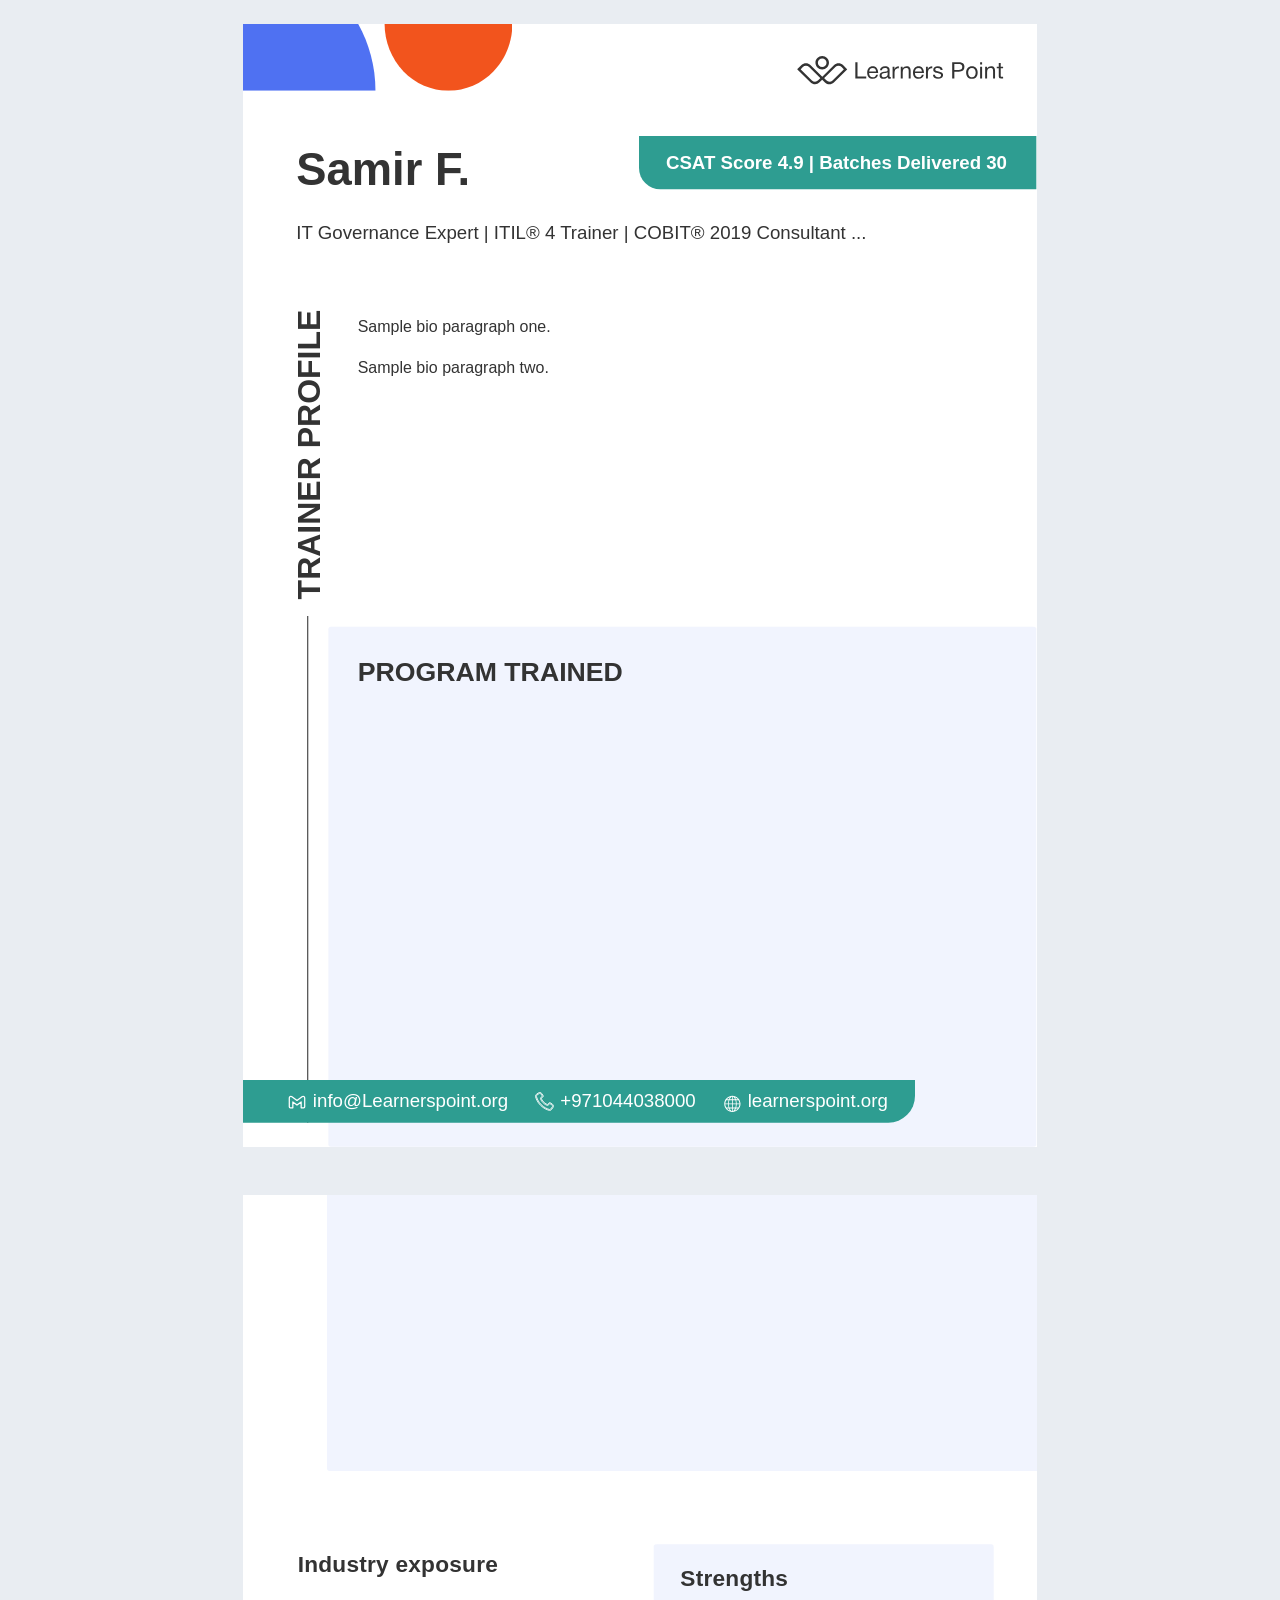
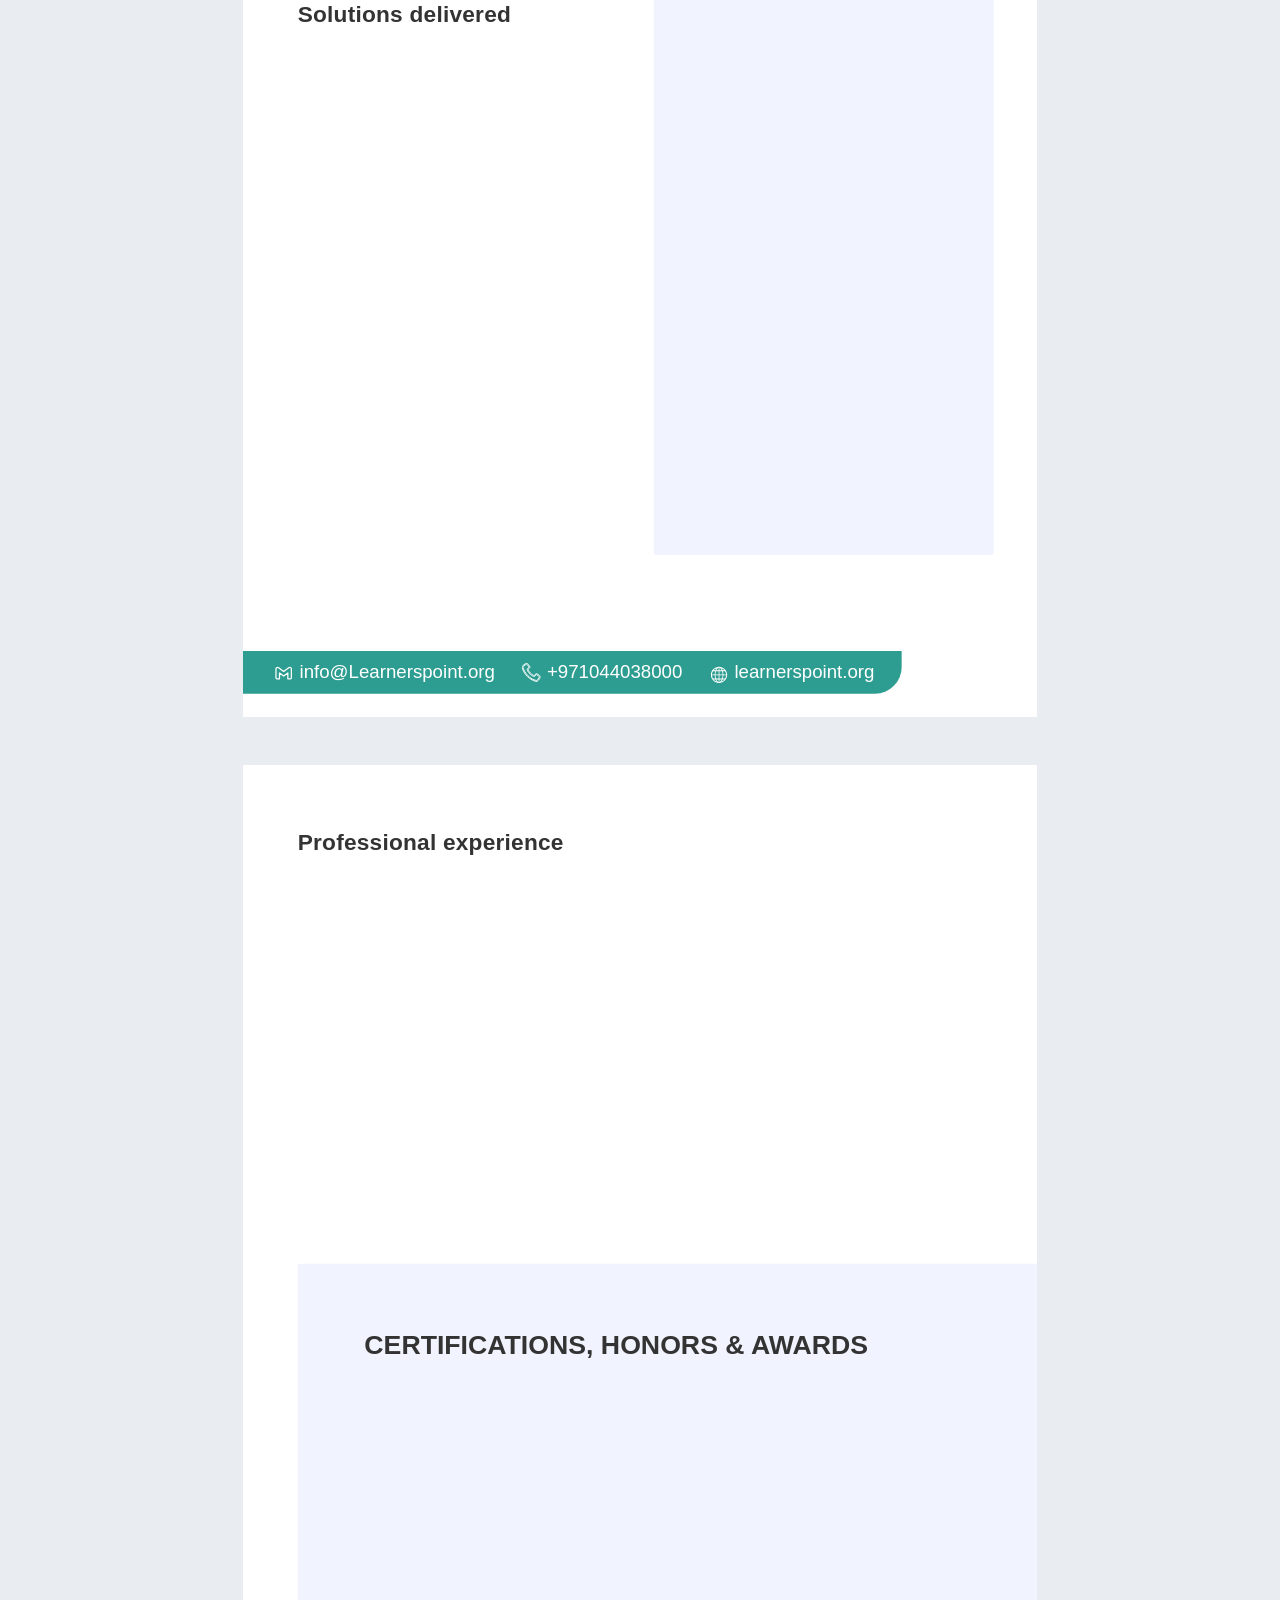
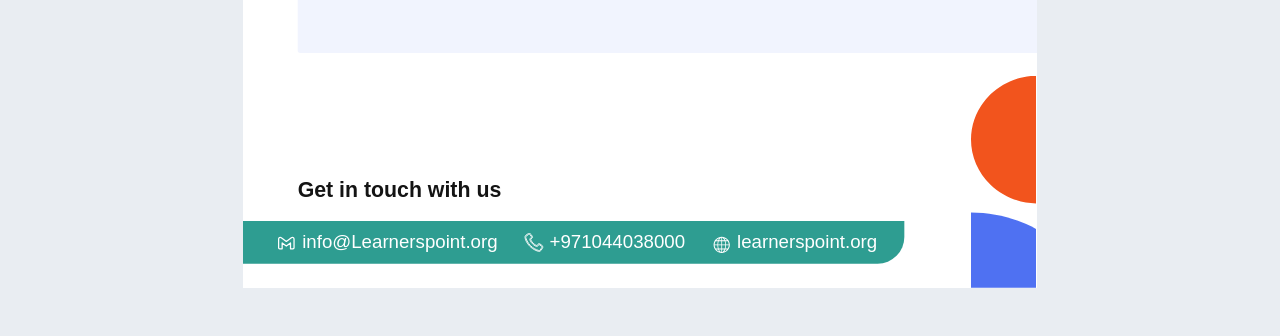
==== commit f889ee3c: "Align brochure prompts: four industry/solutions items, three experience blocks, no all-caps, 200-cha" ====
--- a/index.html
+++ b/index.html
@@ -139,33 +139,47 @@
     .p1-programs-clip { max-height: 308px; overflow: hidden; }
     /* Page 2: programs band, then left (industry + solutions) + right (strengths) */
     .p2-programs-clip { max-height: 210px; overflow: hidden; }
-    .p2-industry-clip { max-height: 130px; overflow: hidden; }
+    .p2-industry-clip { max-height: 152px; overflow: hidden; }
     .p2-solutions-clip { max-height: 210px; overflow: hidden; }
     .p2-strengths-clip { max-height: 360px; overflow: hidden; }
-    .p3-experience-clip { max-height: 318px; overflow: hidden; }
+    .p3-experience-clip { max-height: 340px; overflow: hidden; }
     .p3-awards-clip { max-height: 252px; overflow: hidden; }
 
-    /* Page 3 — structured professional experience (title + 2 bullets per block) */
+    /* Page 3 — professional experience: square marker per role, round sub-bullets, 2 lines each */
     #cv-p3-experience-root { margin-top: 6px; }
-    .cv-exp-block { margin-bottom: 10px; }
-    .cv-exp-block:last-child { margin-bottom: 0; }
+    ul.cv-exp-outer {
+      list-style-type: square;
+      margin: 0;
+      padding-left: 16px;
+    }
+    li.cv-exp-item {
+      margin-bottom: 9px;
+      padding-left: 2px;
+    }
+    li.cv-exp-item:last-child { margin-bottom: 0; }
     .cv-exp-title {
       font-weight: 700;
       font-size: 12.5px;
       line-height: 1.32;
       color: #141414;
-      margin-bottom: 4px;
+      margin-bottom: 3px;
+      text-transform: none;
     }
     .cv-exp-bullets {
       margin: 0;
-      padding-left: 16px;
+      padding-left: 14px;
       list-style-type: disc;
     }
     .cv-exp-bullets li {
       font-size: 11.5px;
       line-height: 1.45;
-      margin-bottom: 3px;
+      margin-bottom: 4px;
       color: #333;
+      display: -webkit-box;
+      -webkit-box-orient: vertical;
+      -webkit-line-clamp: 2;
+      overflow: hidden;
+      word-break: break-word;
     }
     .cv-exp-bullets li:last-child { margin-bottom: 0; }
 
@@ -179,12 +193,19 @@
       line-height: 33.75px;
     }
 
-    /* Page 2 section headings — compact caps to match brochure reference */
+    /* Page 2 section headings — title case, no forced caps */
     .title.title--caps {
       font-size: 17px;
       line-height: 1.2;
       letter-spacing: 0.04em;
       text-transform: uppercase;
+    }
+    .title.title--section {
+      font-size: 17px;
+      line-height: 1.22;
+      font-weight: 700;
+      letter-spacing: 0.01em;
+      text-transform: none;
     }
 
     .text12 { font-size: 12px; line-height: 19px; }
@@ -245,7 +266,7 @@
     </p>
 
     <div id="cv-bio-box"
-         style="position:absolute;left:86px;top:215px;width:467px;height:233px;display:flex;flex-direction:column;gap:15px;"
+         style="position:absolute;left:86px;top:218px;width:467px;height:233px;display:flex;flex-direction:column;gap:12px;"
          class="text12">
       <p id="cv-bio-1">Sample bio paragraph one.</p>
       <p id="cv-bio-2">Sample bio paragraph two.</p>
@@ -296,14 +317,14 @@
     <!-- Left column: INDUSTRY EXPOSURE + SOLUTIONS DELIVERED (white page background) -->
     <div id="cv-p2-left-column" style="position:absolute;left:41px;top:268px;width:262px;">
       <div id="cv-p2-industry-box" class="p2-industry-clip">
-        <h2 class="title title--caps">INDUSTRY EXPOSURE</h2>
+        <h2 class="title title--section">Industry exposure</h2>
         <ul id="cv-p2-industry-ul" class="text12"
             style="margin-top:6px;display:grid;gap:3px;line-height:16px;padding-left:16px;">
           <!-- filled dynamically -->
         </ul>
       </div>
       <div id="cv-p2-solutions-box" class="p2-solutions-clip" style="margin-top:10px;">
-        <h2 class="title title--caps">SOLUTIONS DELIVERED</h2>
+        <h2 class="title title--section">Solutions delivered</h2>
         <ul id="cv-p2-solutions-ul" class="text12"
             style="margin-top:6px;display:grid;gap:3px;line-height:16px;padding-left:16px;">
           <!-- filled dynamically -->
@@ -312,7 +333,7 @@
     </div>
 
     <div id="cv-p2-strengths-box" class="p2-strengths-clip" style="position:absolute;left:328px;top:278px;width:190px;">
-      <h2 class="title title--caps">STRENGTHS</h2>
+      <h2 class="title title--section">Strengths</h2>
       <ul id="cv-p2-strengths-ul" class="text12"
           style="display:grid;gap:4px;margin-top:8px;padding-left:16px;">
         <!-- filled dynamically -->
@@ -331,7 +352,7 @@
   <section class="page" id="page3">
     <div class="canvas">
     <div id="cv-p3-experience-box" class="p3-experience-clip" style="position:absolute;left:41px;top:49px;width:488px;">
-      <h2 class="title title--caps">PROFESSIONAL EXPERIENCE</h2>
+      <h2 class="title title--section">Professional experience</h2>
       <div id="cv-p3-experience-root" class="text12"></div>
     </div>
 
@@ -410,18 +431,27 @@
         const root = document.getElementById('cv-p3-experience-root');
         const box = document.getElementById('cv-p3-experience-box');
         if (!root || !box) return;
-        while (box.scrollHeight > box.clientHeight && root.children.length) {
-          const lastBlock = root.lastElementChild;
-          if (!lastBlock) break;
-          const ul = lastBlock.querySelector('.cv-exp-bullets');
-          if (ul && ul.children.length > 0) {
-            ul.removeChild(ul.lastElementChild);
-            if (ul.children.length === 0) {
-              lastBlock.remove();
+        while (box.scrollHeight > box.clientHeight) {
+          const outer = root.querySelector('ul.cv-exp-outer');
+          if (outer && outer.children.length) {
+            const lastLi = outer.lastElementChild;
+            if (!lastLi) break;
+            const ul = lastLi.querySelector('.cv-exp-bullets');
+            if (ul && ul.children.length > 0) {
+              ul.removeChild(ul.lastElementChild);
+              if (ul.children.length === 0) lastLi.remove();
+            } else {
+              lastLi.remove();
             }
-          } else {
-            lastBlock.remove();
+            if (!outer.children.length) outer.remove();
+            continue;
           }
+          const flatUl = root.querySelector('ul.text12');
+          if (flatUl && flatUl.children.length) {
+            flatUl.removeChild(flatUl.lastElementChild);
+            continue;
+          }
+          break;
         }
       };
 
@@ -446,17 +476,18 @@
           ? sections.filter((s) => s && (String(s.title || s.heading || '').trim() || (Array.isArray(s.bullets) && s.bullets.length)))
           : [];
         if (blocks.length) {
-          root.innerHTML = blocks.slice(0, 3).map((sec) => {
+          const inner = blocks.slice(0, 3).map((sec) => {
             const title = clean(sec.title || sec.heading || '');
             const bs = Array.isArray(sec.bullets) ? sec.bullets : (Array.isArray(sec.points) ? sec.points : []);
-            const li1 = clampLine(String(bs[0] || ''), 260);
-            const li2 = clampLine(String(bs[1] || ''), 260);
+            const li1 = clampLine(String(bs[0] || ''), 200);
+            const li2 = clampLine(String(bs[1] || ''), 200);
             const items = [li1, li2].filter(Boolean);
             if (!title && !items.length) return '';
             const lis = items.map((t) => `<li>${esc(t)}</li>`).join('');
             const ulHtml = lis ? `<ul class="cv-exp-bullets">${lis}</ul>` : '';
-            return `<div class="cv-exp-block"><div class="cv-exp-title">${esc(title)}</div>${ulHtml}</div>`;
+            return `<li class="cv-exp-item"><div class="cv-exp-title">${esc(title)}</div>${ulHtml}</li>`;
           }).filter(Boolean).join('');
+          root.innerHTML = `<ul class="cv-exp-outer text12">${inner}</ul>`;
           return;
         }
         const lines = (legacyLines || [])
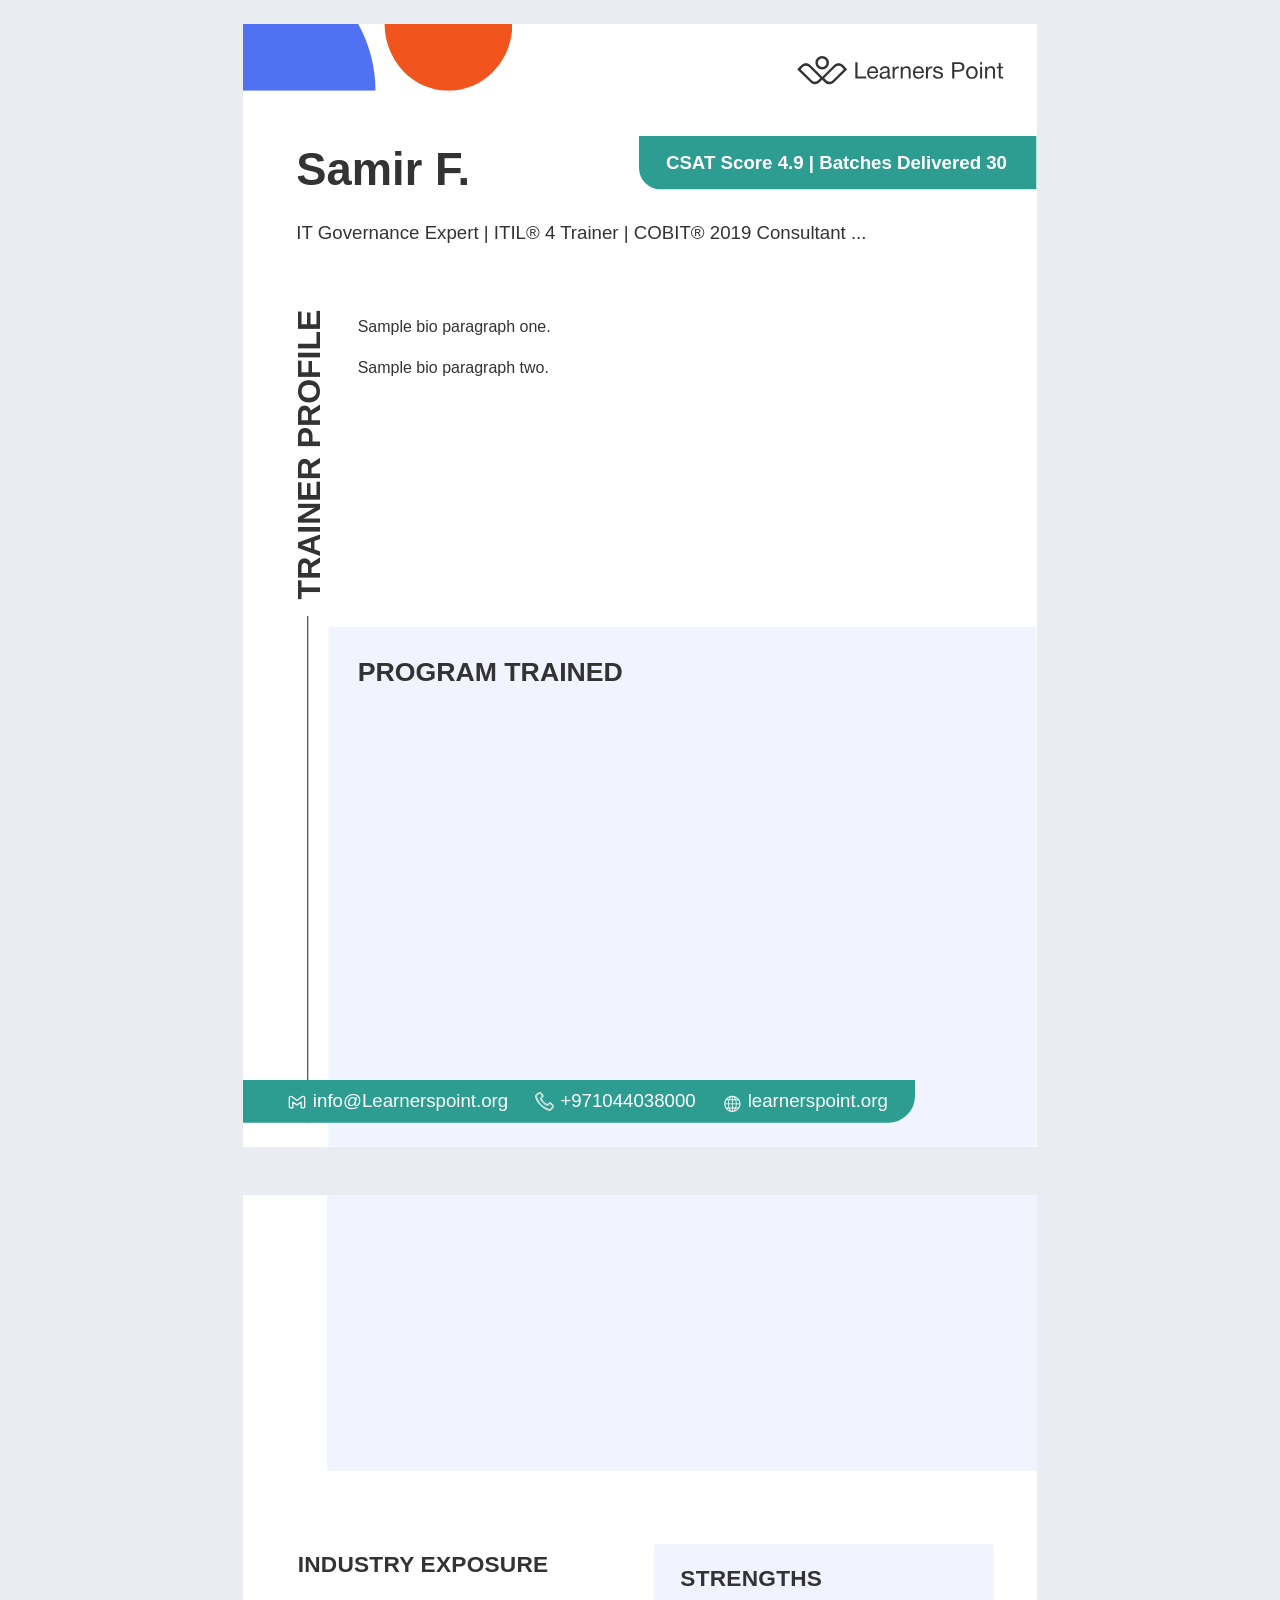
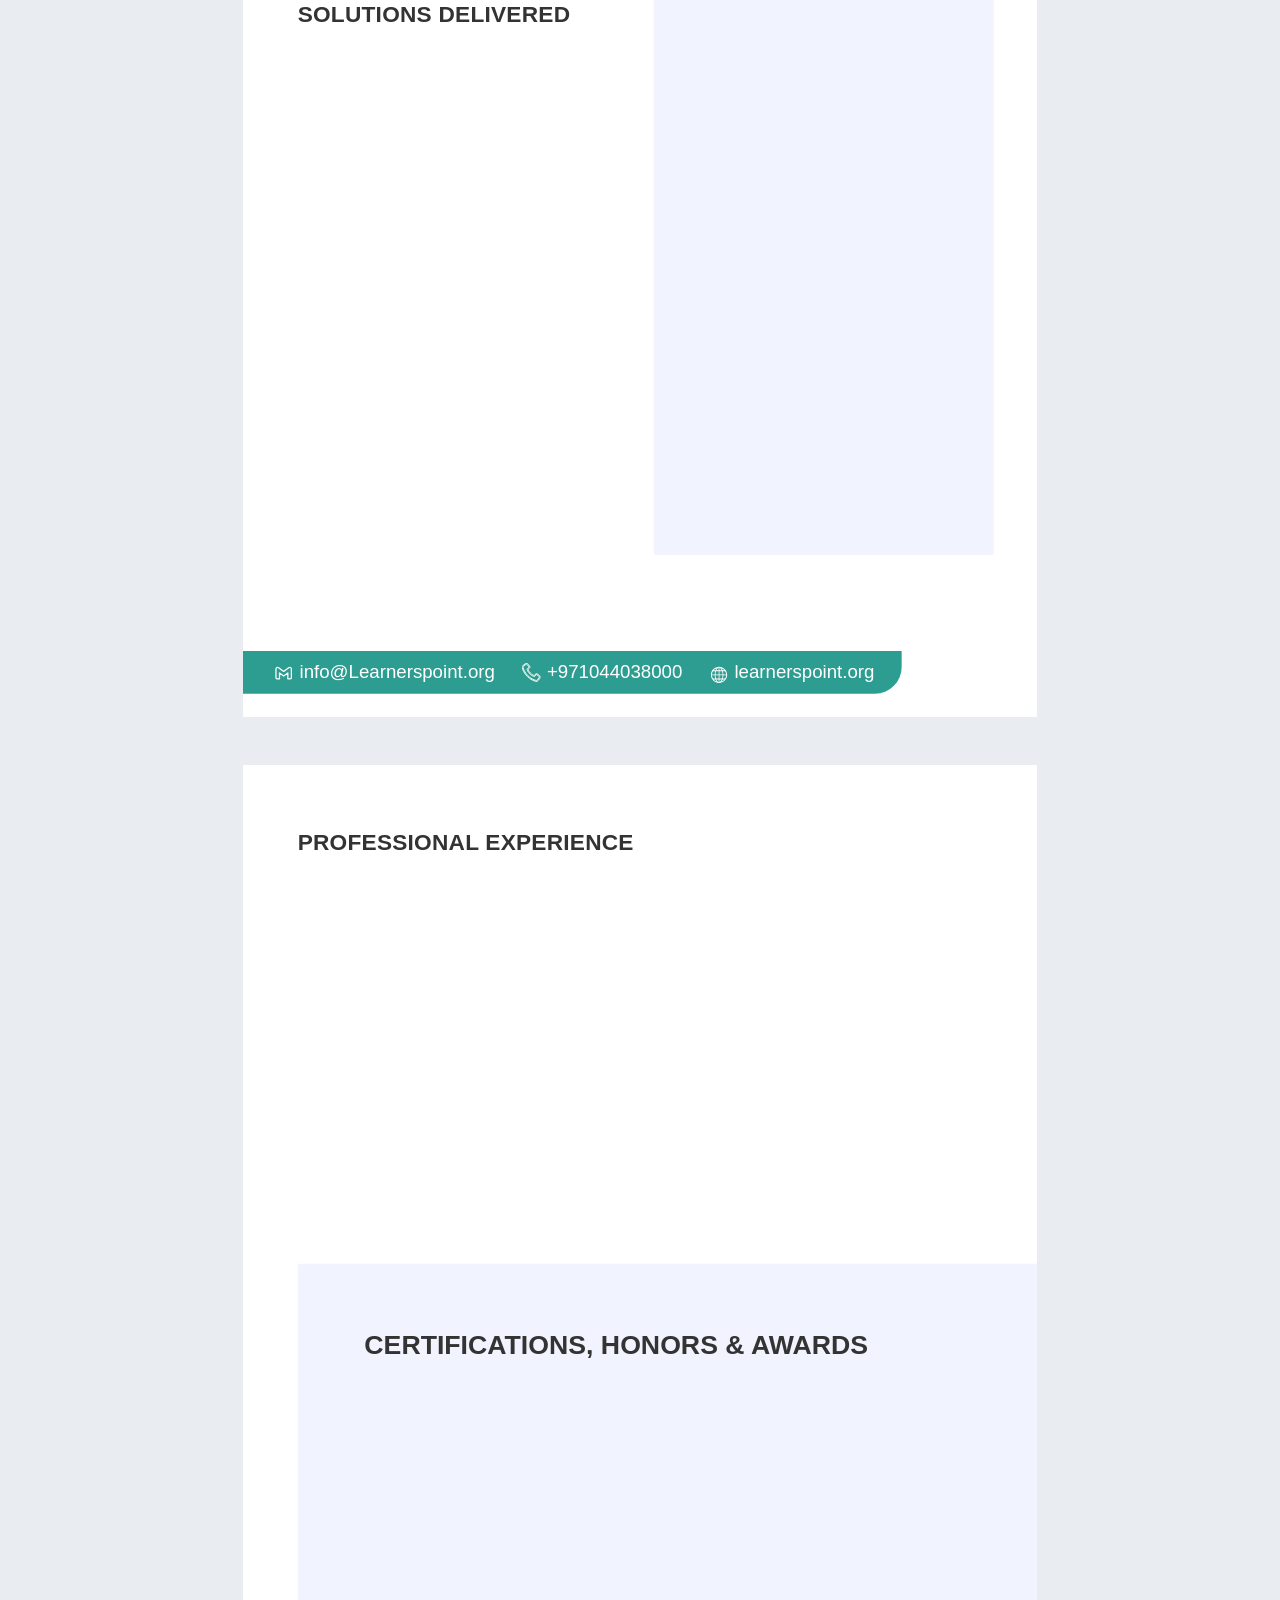
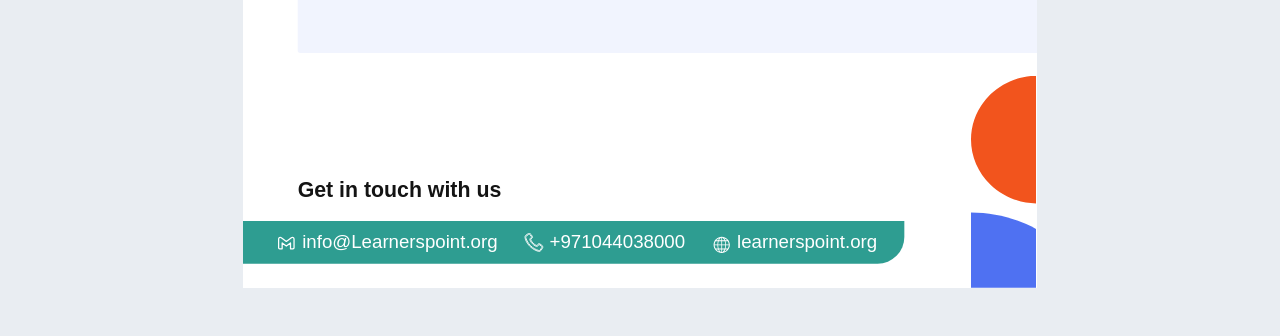
==== commit 7c5aef26: "Brochure: five industry and solutions lines; uppercase key headings; taller page-2 clips" ====
--- a/index.html
+++ b/index.html
@@ -139,20 +139,23 @@
     .p1-programs-clip { max-height: 308px; overflow: hidden; }
     /* Page 2: programs band, then left (industry + solutions) + right (strengths) */
     .p2-programs-clip { max-height: 210px; overflow: hidden; }
-    .p2-industry-clip { max-height: 152px; overflow: hidden; }
-    .p2-solutions-clip { max-height: 210px; overflow: hidden; }
-    .p2-strengths-clip { max-height: 360px; overflow: hidden; }
-    .p3-experience-clip { max-height: 340px; overflow: hidden; }
+    .p2-industry-clip { max-height: 180px; overflow: hidden; }
+    .p2-solutions-clip { max-height: 235px; overflow: hidden; }
+    .p2-strengths-clip { max-height: 428px; overflow: hidden; }
+    /* Ends above awards band (awards box top ~419px); prompt keeps bullets to ~2 lines each */
+    .p3-experience-clip { max-height: 360px; overflow: hidden; }
     .p3-awards-clip { max-height: 252px; overflow: hidden; }
 
-    /* Page 3 — professional experience: square marker per role, round sub-bullets, 2 lines each */
+    /* Page 3 — professional experience: square marker per role (outer li), round sub-bullets (inner li) */
     #cv-p3-experience-root { margin-top: 6px; }
     ul.cv-exp-outer {
       list-style-type: square;
+      list-style-position: outside;
       margin: 0;
-      padding-left: 16px;
+      padding-left: 18px;
     }
     li.cv-exp-item {
+      display: list-item;
       margin-bottom: 9px;
       padding-left: 2px;
     }
@@ -166,19 +169,17 @@
       text-transform: none;
     }
     .cv-exp-bullets {
-      margin: 0;
-      padding-left: 14px;
+      margin: 0.25em 0 0 0;
+      padding-left: 18px;
       list-style-type: disc;
+      list-style-position: outside;
     }
     .cv-exp-bullets li {
+      display: list-item;
       font-size: 11.5px;
       line-height: 1.45;
       margin-bottom: 4px;
       color: #333;
-      display: -webkit-box;
-      -webkit-box-orient: vertical;
-      -webkit-line-clamp: 2;
-      overflow: hidden;
       word-break: break-word;
     }
     .cv-exp-bullets li:last-child { margin-bottom: 0; }
@@ -317,23 +318,23 @@
     <!-- Left column: INDUSTRY EXPOSURE + SOLUTIONS DELIVERED (white page background) -->
     <div id="cv-p2-left-column" style="position:absolute;left:41px;top:268px;width:262px;">
       <div id="cv-p2-industry-box" class="p2-industry-clip">
-        <h2 class="title title--section">Industry exposure</h2>
+        <h2 class="title title--section">INDUSTRY EXPOSURE</h2>
         <ul id="cv-p2-industry-ul" class="text12"
-            style="margin-top:6px;display:grid;gap:3px;line-height:16px;padding-left:16px;">
+            style="margin-top:6px;display:grid;gap:4px;line-height:16px;padding-left:16px;">
           <!-- filled dynamically -->
         </ul>
       </div>
       <div id="cv-p2-solutions-box" class="p2-solutions-clip" style="margin-top:10px;">
-        <h2 class="title title--section">Solutions delivered</h2>
+        <h2 class="title title--section">SOLUTIONS DELIVERED</h2>
         <ul id="cv-p2-solutions-ul" class="text12"
-            style="margin-top:6px;display:grid;gap:3px;line-height:16px;padding-left:16px;">
+            style="margin-top:6px;display:grid;gap:4px;line-height:16px;padding-left:16px;">
           <!-- filled dynamically -->
         </ul>
       </div>
     </div>
 
     <div id="cv-p2-strengths-box" class="p2-strengths-clip" style="position:absolute;left:328px;top:278px;width:190px;">
-      <h2 class="title title--section">Strengths</h2>
+      <h2 class="title title--section">STRENGTHS</h2>
       <ul id="cv-p2-strengths-ul" class="text12"
           style="display:grid;gap:4px;margin-top:8px;padding-left:16px;">
         <!-- filled dynamically -->
@@ -352,7 +353,7 @@
   <section class="page" id="page3">
     <div class="canvas">
     <div id="cv-p3-experience-box" class="p3-experience-clip" style="position:absolute;left:41px;top:49px;width:488px;">
-      <h2 class="title title--section">Professional experience</h2>
+      <h2 class="title title--section">PROFESSIONAL EXPERIENCE</h2>
       <div id="cv-p3-experience-root" class="text12"></div>
     </div>
 
@@ -431,21 +432,9 @@
         const root = document.getElementById('cv-p3-experience-root');
         const box = document.getElementById('cv-p3-experience-box');
         if (!root || !box) return;
+        /* Structured blocks: never drop bullets (copy is length-controlled in the prompt). */
+        if (root.querySelector('ul.cv-exp-outer')) return;
         while (box.scrollHeight > box.clientHeight) {
-          const outer = root.querySelector('ul.cv-exp-outer');
-          if (outer && outer.children.length) {
-            const lastLi = outer.lastElementChild;
-            if (!lastLi) break;
-            const ul = lastLi.querySelector('.cv-exp-bullets');
-            if (ul && ul.children.length > 0) {
-              ul.removeChild(ul.lastElementChild);
-              if (ul.children.length === 0) lastLi.remove();
-            } else {
-              lastLi.remove();
-            }
-            if (!outer.children.length) outer.remove();
-            continue;
-          }
           const flatUl = root.querySelector('ul.text12');
           if (flatUl && flatUl.children.length) {
             flatUl.removeChild(flatUl.lastElementChild);
@@ -479,8 +468,8 @@
           const inner = blocks.slice(0, 3).map((sec) => {
             const title = clean(sec.title || sec.heading || '');
             const bs = Array.isArray(sec.bullets) ? sec.bullets : (Array.isArray(sec.points) ? sec.points : []);
-            const li1 = clampLine(String(bs[0] || ''), 200);
-            const li2 = clampLine(String(bs[1] || ''), 200);
+            const li1 = clean(String(bs[0] || ''));
+            const li2 = clean(String(bs[1] || ''));
             const items = [li1, li2].filter(Boolean);
             if (!title && !items.length) return '';
             const lis = items.map((t) => `<li>${esc(t)}</li>`).join('');
@@ -534,7 +523,7 @@
             : uniq(p.core_competencies || []);
         setList(
           'cv-p2-industry-ul',
-          topItems(industrySrc, 4).map((x) => clampLine(x, 72)),
+          topItems(industrySrc, 5).map((x) => clampLine(x, 72)),
         );
 
         let solutionsSrc = [];
@@ -550,7 +539,7 @@
         }
         setList(
           'cv-p2-solutions-ul',
-          topItems(solutionsSrc, 4).map((x) => clampLine(x, 72)),
+          topItems(solutionsSrc, 5).map((x) => clampLine(x, 72)),
         );
 
         const skills = p.key_skills?.length ? p.key_skills : p.core_competencies;
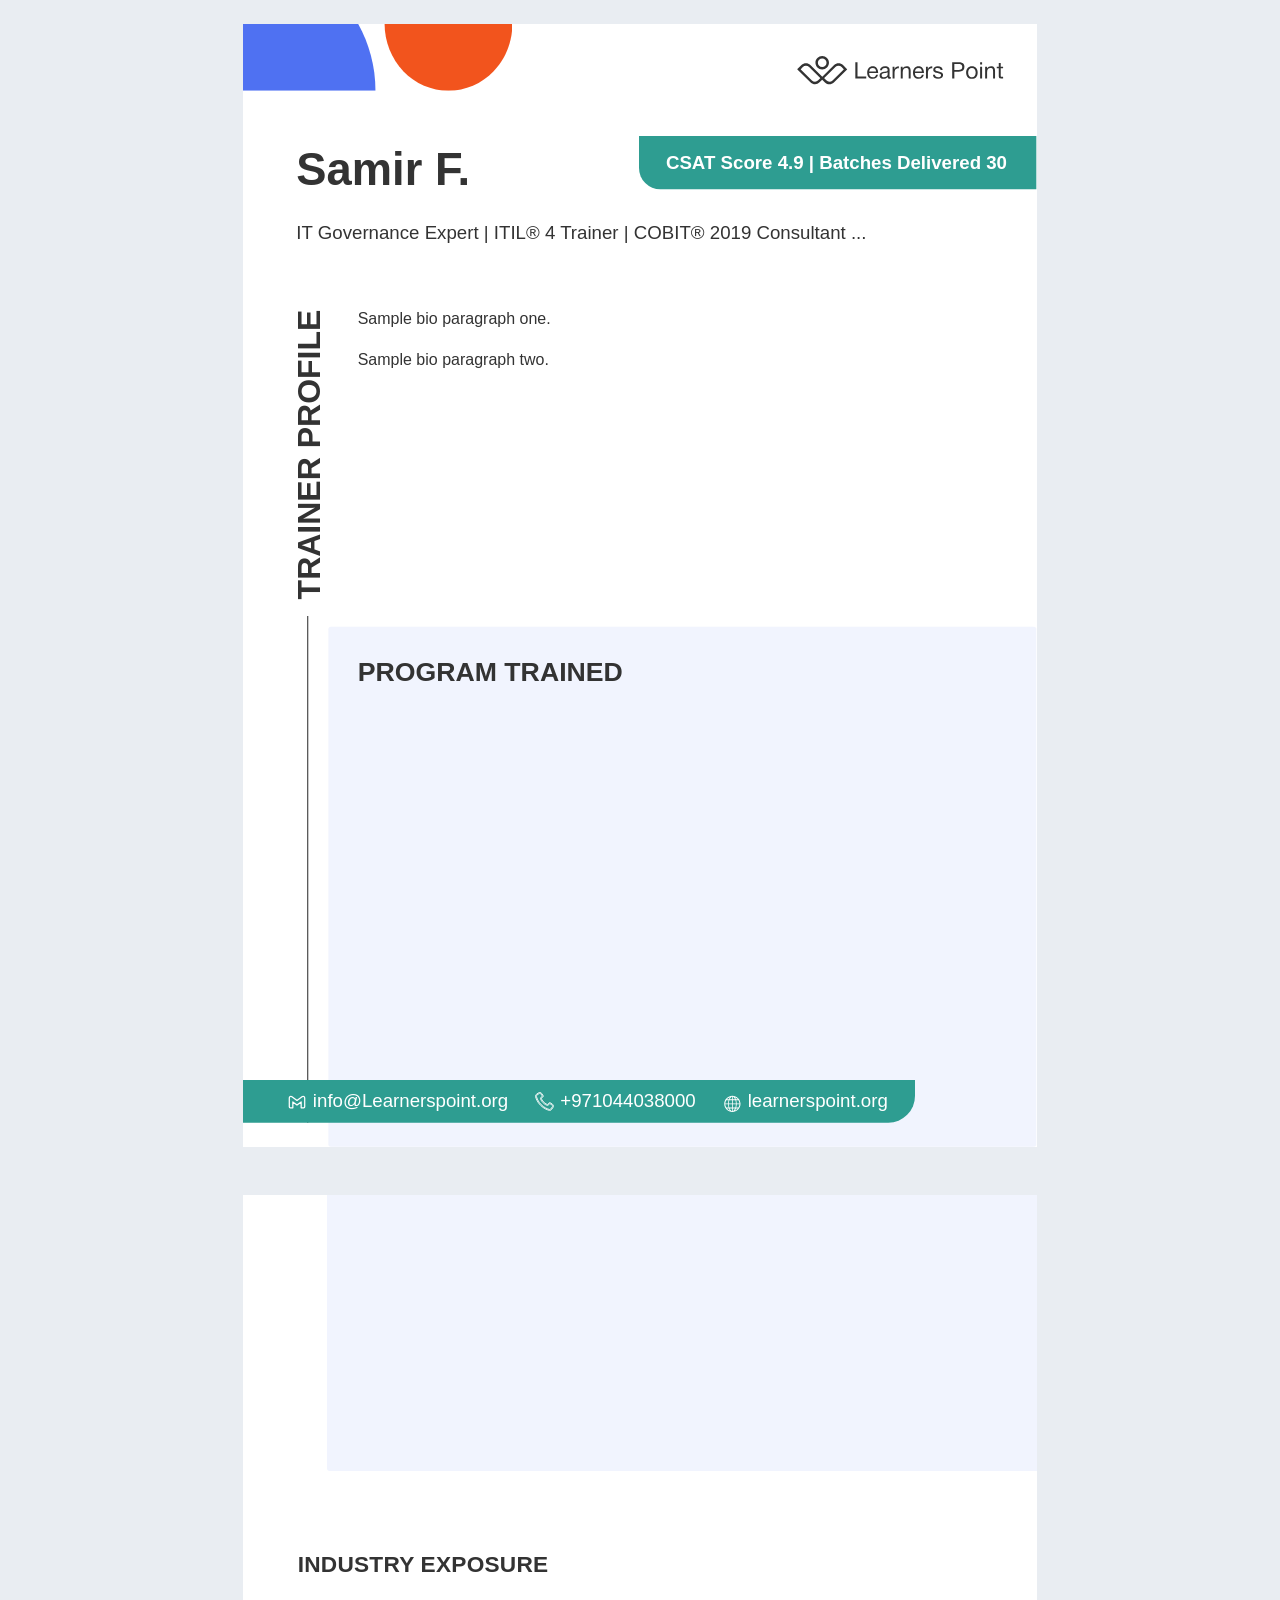
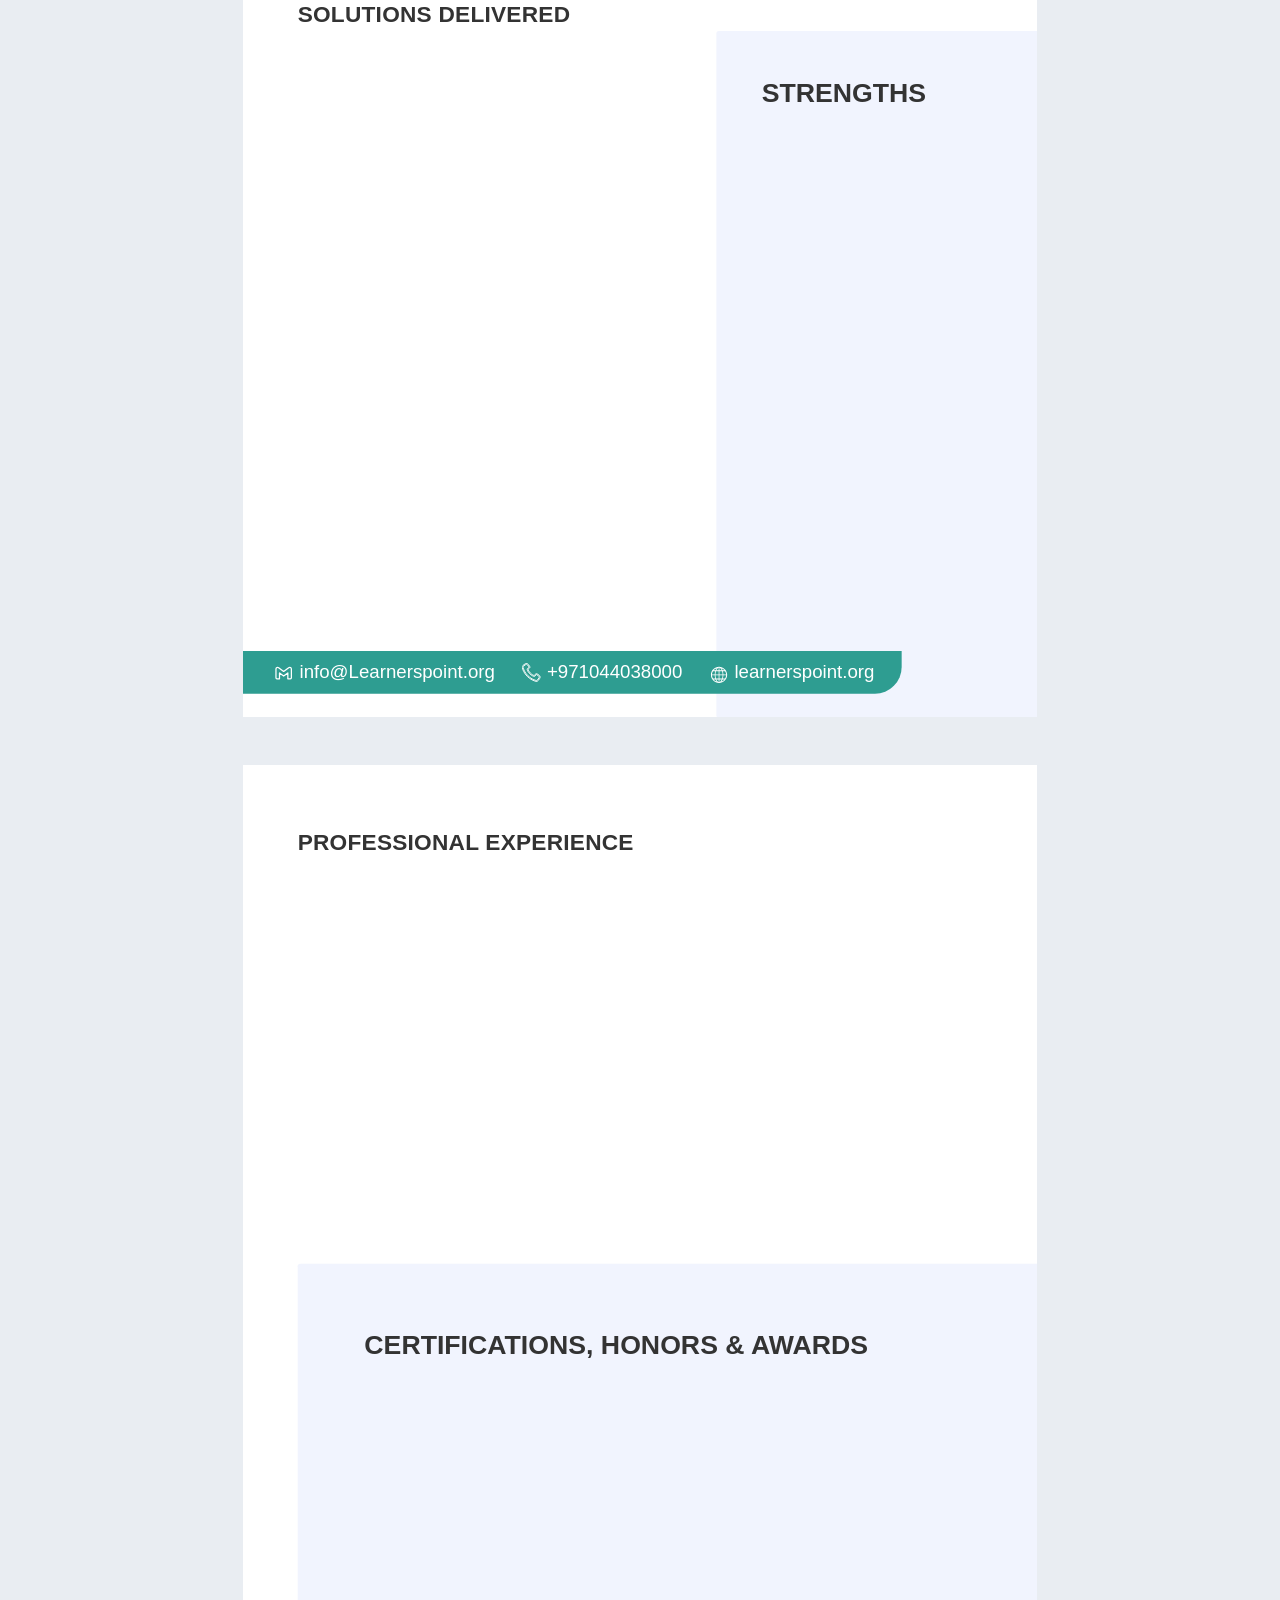
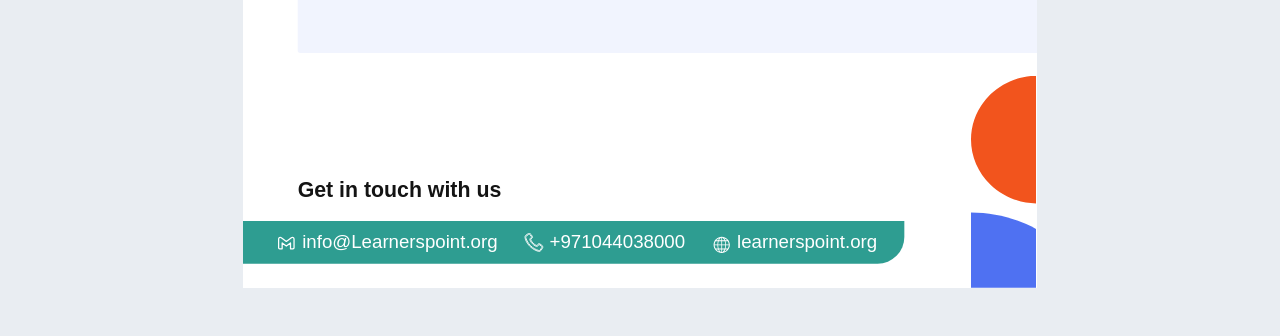
==== commit 812bbd4d: "Brochure page 2: align STRENGTHS block with reference layout" ====
--- a/index.html
+++ b/index.html
@@ -267,7 +267,7 @@
     </p>
 
     <div id="cv-bio-box"
-         style="position:absolute;left:86px;top:218px;width:467px;height:233px;display:flex;flex-direction:column;gap:12px;"
+         style="position:absolute;left:86px;top:212px;width:467px;height:233px;display:flex;flex-direction:column;gap:12px;"
          class="text12">
       <p id="cv-bio-1">Sample bio paragraph one.</p>
       <p id="cv-bio-2">Sample bio paragraph two.</p>
@@ -313,7 +313,8 @@
     </div>
 
     <!-- Right column tint (lavender) behind STRENGTHS — aligns with reference layout -->
-    <div class="light" style="left:308px;top:262px;width:255px;height:458px;"></div>
+    <!-- <div class="light" style="left:308px;top:262px;width:255px;height:458px;"></div> -->
+    <div class="light" style="left:355px;top:327px;width:255px;height:515px;"></div>
 
     <!-- Left column: INDUSTRY EXPOSURE + SOLUTIONS DELIVERED (white page background) -->
     <div id="cv-p2-left-column" style="position:absolute;left:41px;top:268px;width:262px;">
@@ -333,10 +334,10 @@
       </div>
     </div>
 
-    <div id="cv-p2-strengths-box" class="p2-strengths-clip" style="position:absolute;left:328px;top:278px;width:190px;">
-      <h2 class="title title--section">STRENGTHS</h2>
+    <div id="cv-p2-strengths-box" class="p2-strengths-clip" style="position:absolute;left:389px;top:357px;width:177px;">
+      <h2 class="title">STRENGTHS</h2>
       <ul id="cv-p2-strengths-ul" class="text12"
-          style="display:grid;gap:4px;margin-top:8px;padding-left:16px;">
+          style="display:grid;gap:4px;margin-top:8px;">
         <!-- filled dynamically -->
       </ul>
     </div>
